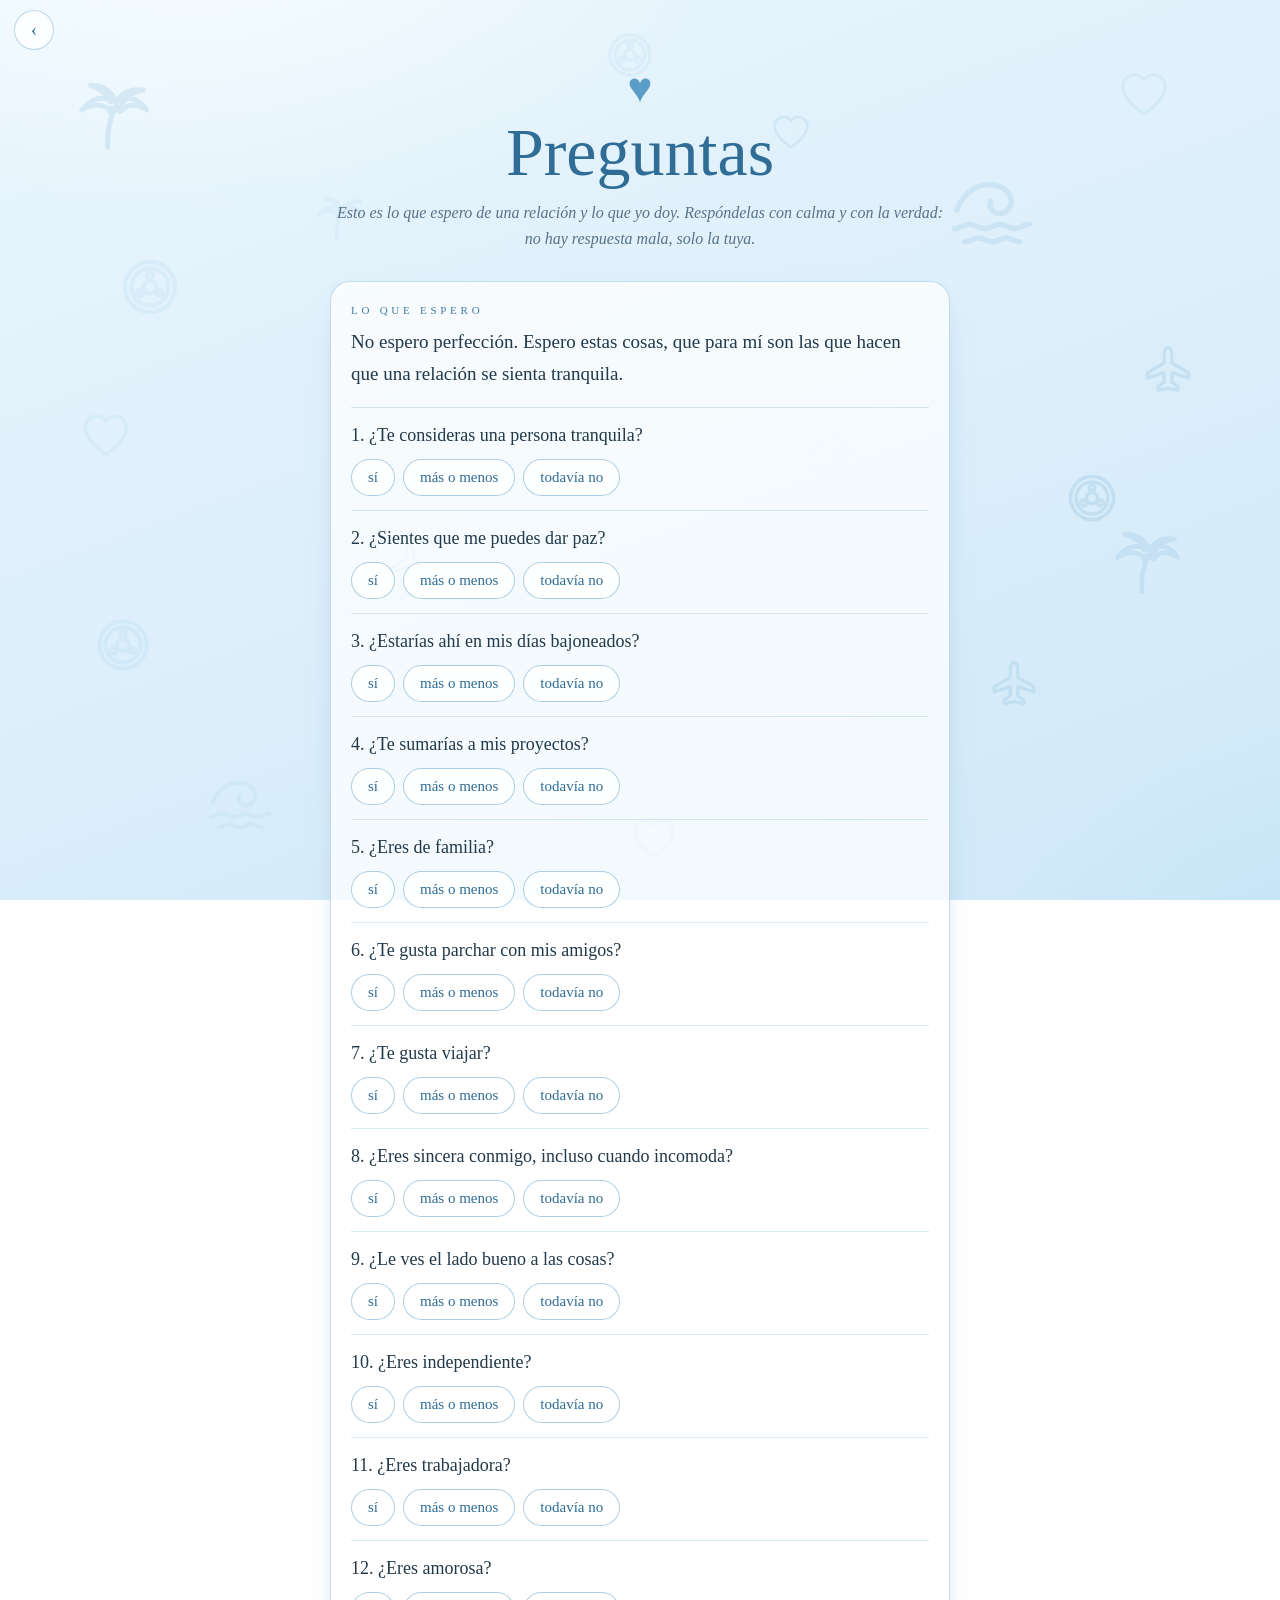
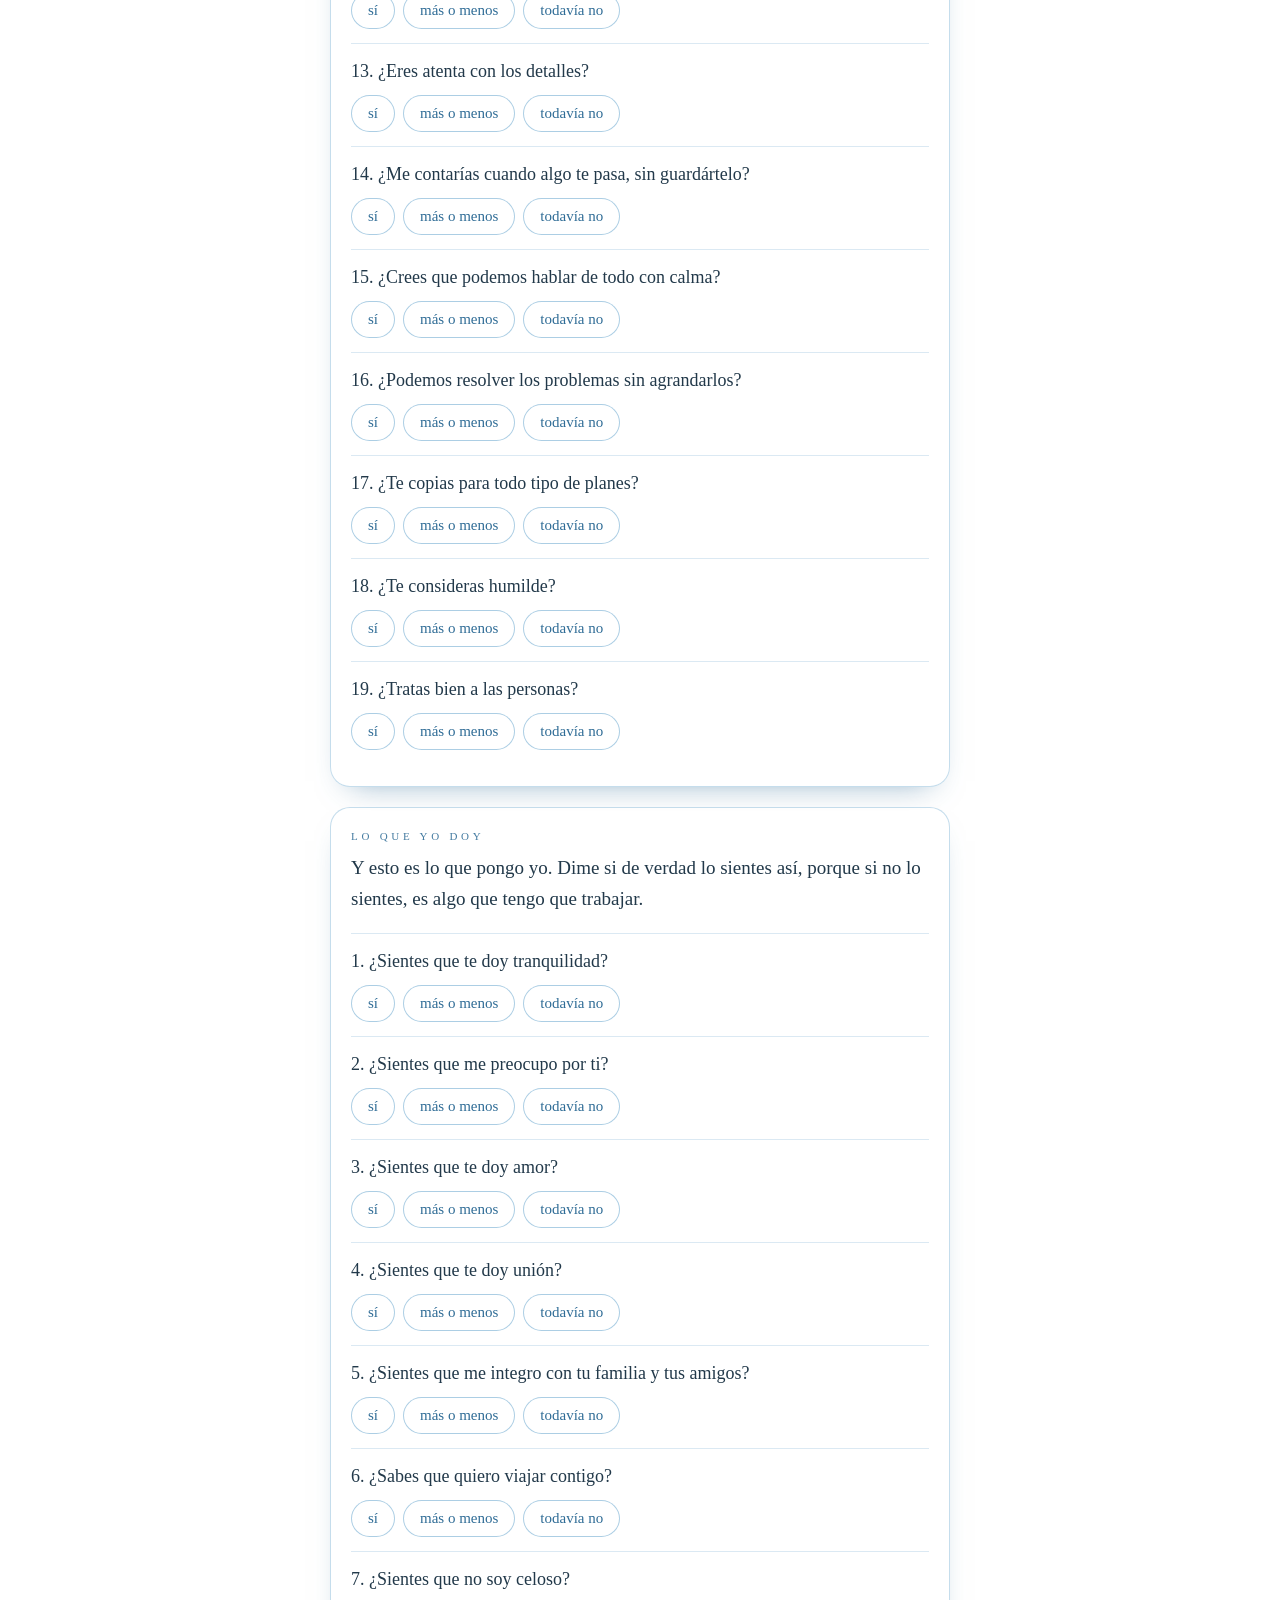
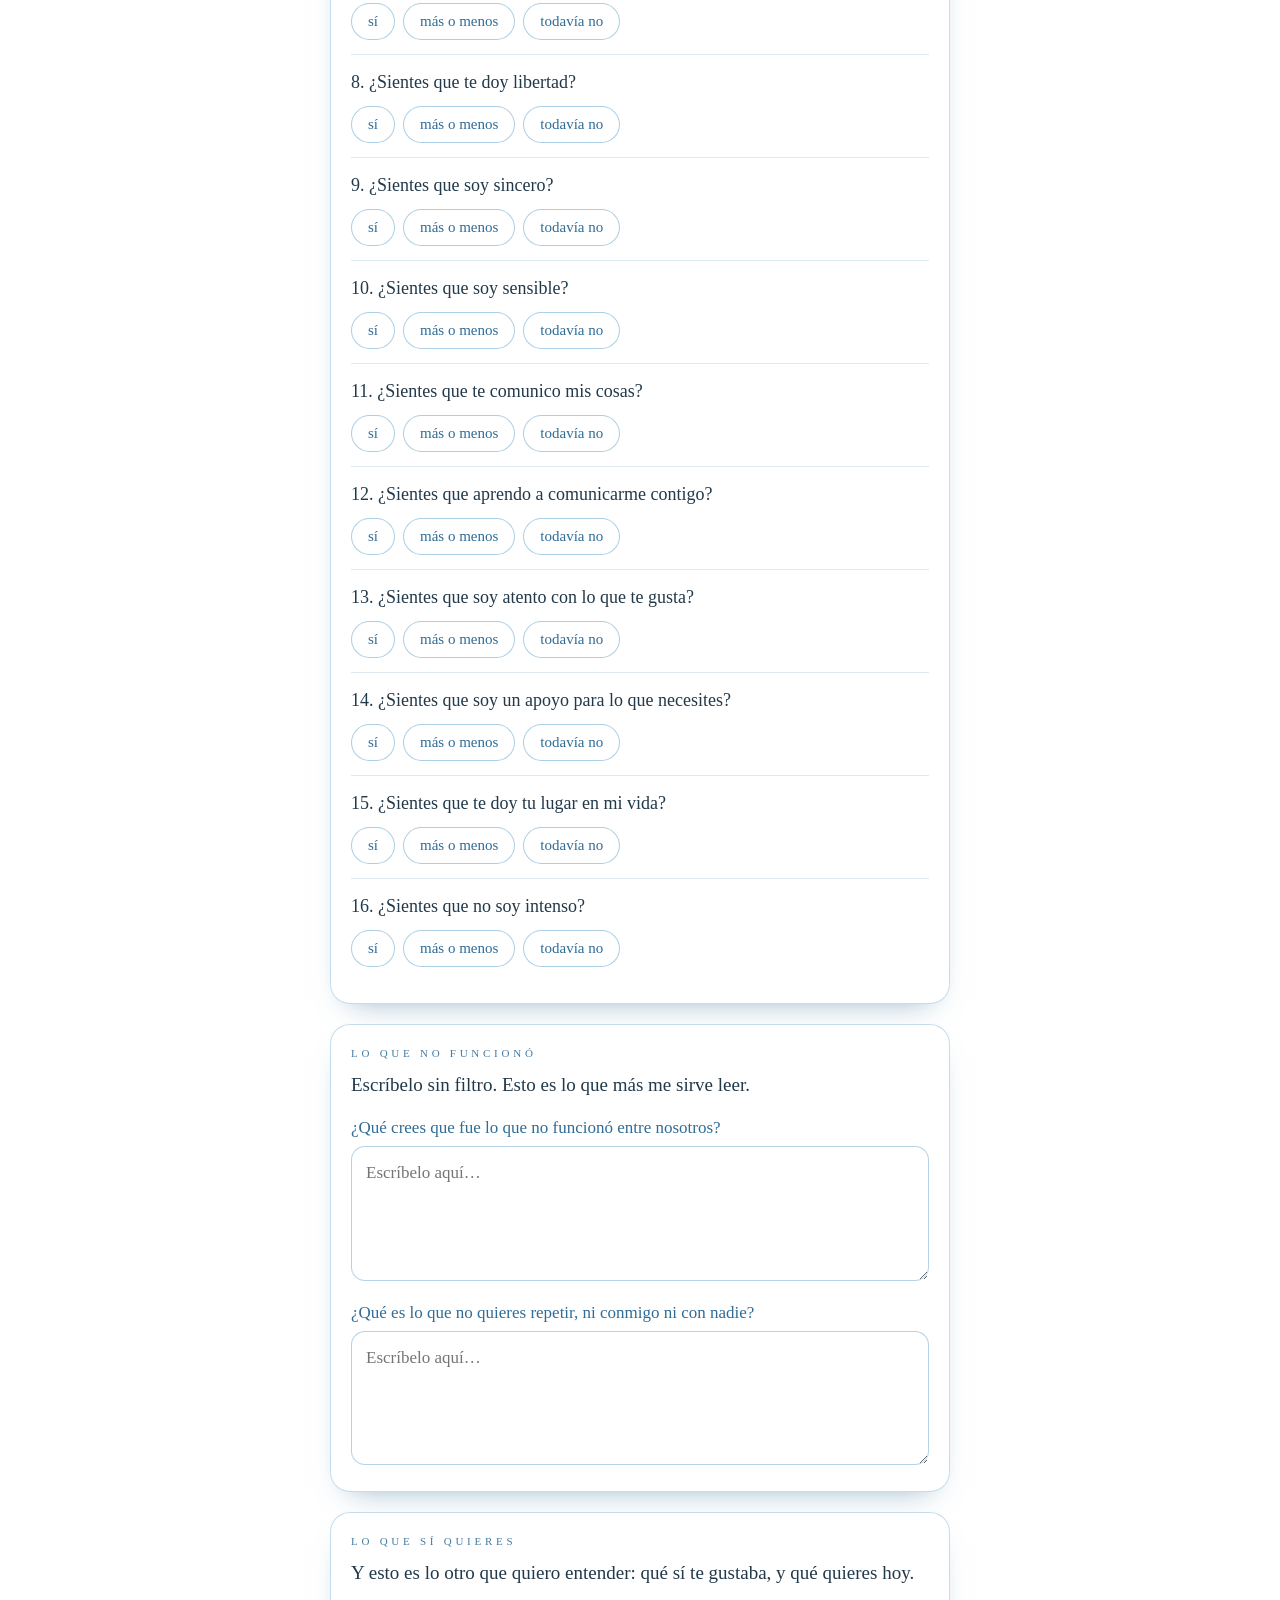
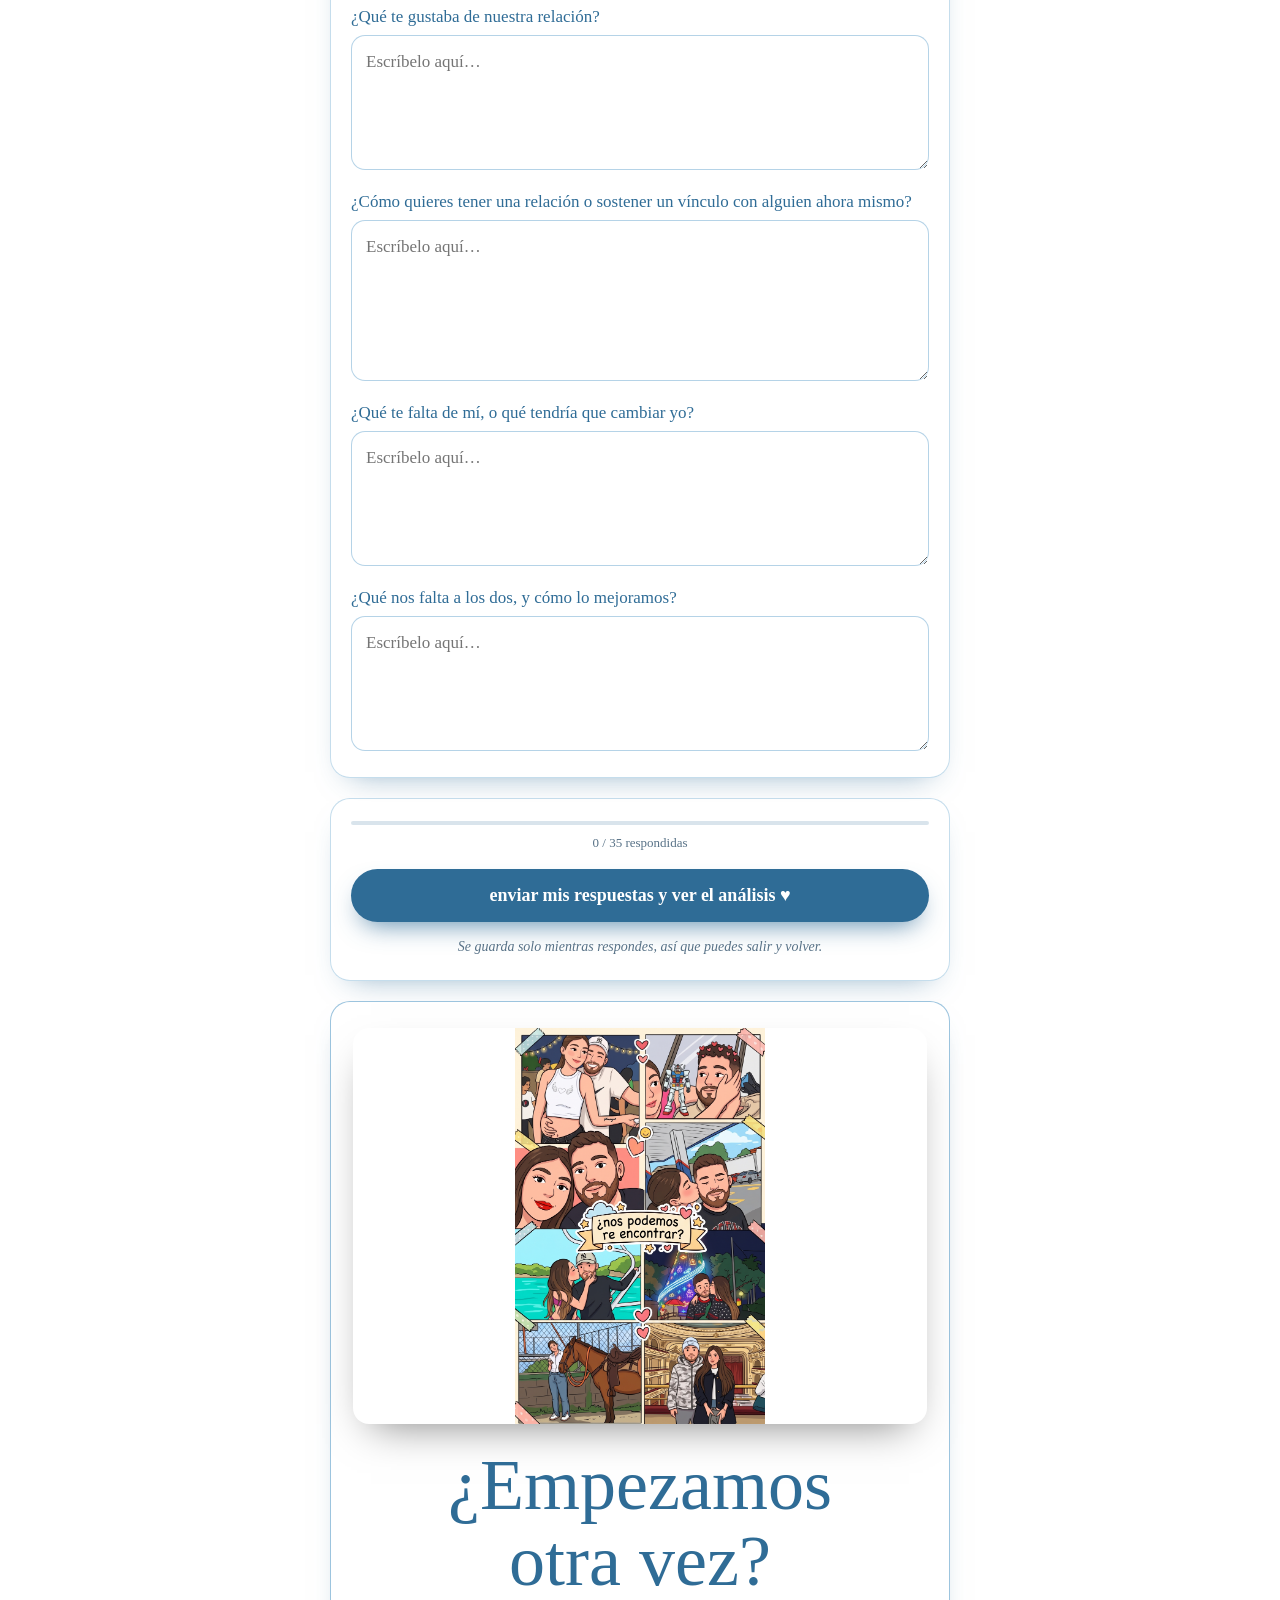
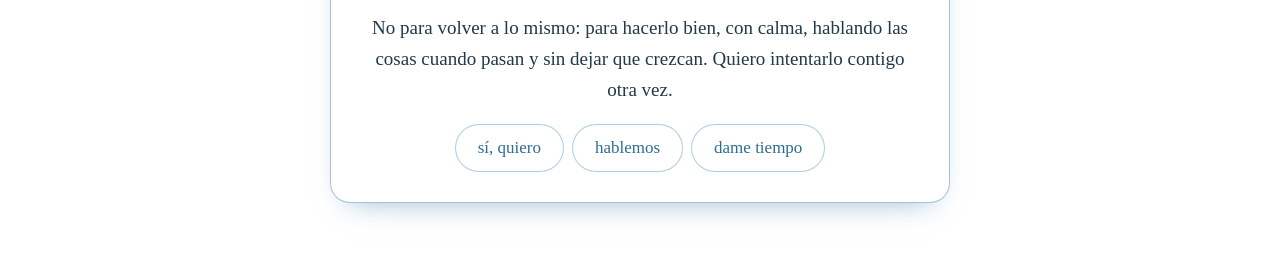
==== preguntas.html @ 34fb99e3 "Agregar página de preguntas y análisis de terapeuta, incluyendo estilos y scripts correspondientes" ====
<!doctype html>
<html lang="es">
  <head>
    <meta charset="utf-8" />
    <meta
      name="viewport"
      content="width=device-width, initial-scale=1, viewport-fit=cover"
    />
    <title>Preguntas</title>
    <link rel="stylesheet" href="assets/base.css" />
    <link rel="stylesheet" href="assets/preguntas.css" />
  </head>
  <body>
    <div class="bg" id="bg"></div>

    <main class="pg">
      <a class="back" href="index.html" aria-label="Volver a las cartas">‹</a>

      <div class="pg-in">
        <header class="head">
          <div class="heart">♥</div>
          <h1>Preguntas</h1>
          <p class="sub">
            Esto es lo que espero de una relación y lo que yo doy. Respóndelas
            con calma y con la verdad: no hay respuesta mala, solo la tuya.
          </p>
        </header>

        <section class="sec">
          <div class="eyebrow">Lo que espero</div>
          <p class="lead">
            No espero perfección. Espero estas cosas, que para mí son las que
            hacen que una relación se sienta tranquila.
          </p>
          <div id="qEspero"></div>
        </section>

        <section class="sec">
          <div class="eyebrow">Lo que yo doy</div>
          <p class="lead">
            Y esto es lo que pongo yo. Dime si de verdad lo sientes así, porque
            si no lo sientes, es algo que tengo que trabajar.
          </p>
          <div id="qDoy"></div>
        </section>

        <section class="sec">
          <div class="eyebrow">Lo que no funcionó</div>
          <p class="lead">
            Escríbelo sin filtro. Esto es lo que más me sirve leer.
          </p>

          <label class="ln" for="noFunciono">
            ¿Qué crees que fue lo que no funcionó entre nosotros?
          </label>
          <textarea
            id="noFunciono"
            rows="4"
            placeholder="Escríbelo aquí…"
          ></textarea>

          <label class="ln" for="noRepetir">
            ¿Qué es lo que no quieres repetir, ni conmigo ni con nadie?
          </label>
          <textarea
            id="noRepetir"
            rows="4"
            placeholder="Escríbelo aquí…"
          ></textarea>
        </section>

        <section class="sec">
          <div class="eyebrow">Lo que sí quieres</div>
          <p class="lead">
            Y esto es lo otro que quiero entender: qué sí te gustaba, y qué
            quieres hoy.
          </p>

          <label class="ln" for="leGustaba">
            ¿Qué te gustaba de nuestra relación?
          </label>
          <textarea
            id="leGustaba"
            rows="4"
            placeholder="Escríbelo aquí…"
          ></textarea>

          <label class="ln" for="comoQuiere">
            ¿Cómo quieres tener una relación o sostener un vínculo con alguien
            ahora mismo?
          </label>
          <textarea
            id="comoQuiere"
            rows="5"
            placeholder="Escríbelo aquí…"
          ></textarea>

          <label class="ln" for="faltaMi">
            ¿Qué te falta de mí, o qué tendría que cambiar yo?
          </label>
          <textarea
            id="faltaMi"
            rows="4"
            placeholder="Escríbelo aquí…"
          ></textarea>

          <label class="ln" for="faltaNos">
            ¿Qué nos falta a los dos, y cómo lo mejoramos?
          </label>
          <textarea
            id="faltaNos"
            rows="4"
            placeholder="Escríbelo aquí…"
          ></textarea>
        </section>

        <section class="sec end">
          <div class="progress"><i id="pfill"></i></div>
          <div class="cnt" id="cnt"></div>
          <button class="send" id="send" type="button">
            enviar mis respuestas y ver el análisis ♥
          </button>
          <p class="soft" id="sendMsg">
            Se guarda solo mientras respondes, así que puedes salir y volver.
          </p>
        </section>

        <section class="sec analisis" id="analisis" hidden>
          <div class="eyebrow">Análisis de un terapeuta de pareja</div>
          <p class="lead">
            Esto lo escribió un especialista leyendo todas tus respuestas. No
            decide nada por nosotros: solo nos dice qué ve.
          </p>
          <div id="analisisTxt"></div>
        </section>

        <section class="sec invite" id="invita">
          <img
            class="photo"
            src="assets/kata.jpeg"
            alt="Fotos de los dos"
            loading="lazy"
          />
          <h2>¿Empezamos<br />otra vez?</h2>
          <p class="lead">
            No para volver a lo mismo: para hacerlo bien, con calma, hablando
            las cosas cuando pasan y sin dejar que crezcan. Quiero intentarlo
            contigo otra vez.
          </p>
          <div class="ops big">
            <button type="button" class="op" data-v="sí, quiero">
              sí, quiero
            </button>
            <button type="button" class="op" data-v="hablemos">hablemos</button>
            <button type="button" class="op" data-v="dame tiempo">
              dame tiempo
            </button>
          </div>
        </section>
      </div>
    </main>

    <script src="assets/notify.js"></script>
    <script src="assets/background.js"></script>
    <script src="assets/preguntas.js"></script>
  </body>
</html>
---- assets/base.css ----
:root {
  /* paleta azul baby (los nombres --rose/--gold se conservan como
     "acento" y "acento claro") */
  --paper: #f2fafe;
  --paper-2: #dff0fb;
  --ink: #22394a;
  --ink-soft: #587287;
  --rose: #5b9dc9;
  --rose-deep: #2f6c96;
  --gold: #9ecfea;
  --serif:
    "Iowan Old Style", "Palatino Linotype", Palatino, "Book Antiqua", Georgia,
    serif;
  --script: "Snell Roundhand", "Segoe Script", "Bradley Hand", cursive;
}
* {
  box-sizing: border-box;
  margin: 0;
  padding: 0;
}
html,
body {
  height: 100%;
}
body {
  font-family: var(--serif);
  color: var(--ink);
  background:
    radial-gradient(900px 500px at 15% -10%, #f7fdff 0%, transparent 60%),
    radial-gradient(800px 600px at 110% 115%, #bfe3f6 0%, transparent 55%),
    linear-gradient(160deg, #eaf6fd, #cfe8f8);
  background-attachment: fixed;
  -webkit-font-smoothing: antialiased;
}

/* fondo animado */
.bg {
  position: fixed;
  inset: 0;
  z-index: 0;
  overflow: hidden;
  pointer-events: none;
}
.ic {
  position: absolute;
  color: var(--rose);
  animation: drift 18s ease-in-out infinite;
}
.ic.g {
  color: var(--gold);
}
.ic svg {
  width: 100%;
  height: 100%;
  display: block;
  fill: none;
  stroke: currentColor;
  stroke-width: 1.4;
  stroke-linecap: round;
  stroke-linejoin: round;
}
@keyframes drift {
  0%,
  100% {
    transform: translateY(0) rotate(var(--r, 0deg));
  }
  50% {
    transform: translateY(-14px) rotate(calc(var(--r, 0deg) + 4deg));
  }
}
---- assets/preguntas.css ----
.pg {
  position: relative;
  z-index: 1;
  min-height: 100%;
  padding: calc(env(safe-area-inset-top) + 64px) 22px
    calc(env(safe-area-inset-bottom) + 48px);
}
.pg-in {
  width: 100%;
  max-width: 620px;
  margin: 0 auto;
}
.back {
  position: fixed;
  top: calc(env(safe-area-inset-top) + 10px);
  left: 14px;
  z-index: 3;
  width: 40px;
  height: 40px;
  border-radius: 50%;
  display: flex;
  align-items: center;
  justify-content: center;
  text-decoration: none;
  background: rgba(255, 255, 255, 0.8);
  border: 1px solid rgba(91, 157, 201, 0.4);
  color: var(--rose-deep);
  font-size: 18px;
}

.head {
  text-align: center;
  margin-bottom: 30px;
}
.head .heart {
  font-size: 42px;
  color: var(--rose);
  animation: beat 2.4s ease-in-out infinite;
}
@keyframes beat {
  0%,
  100% {
    transform: scale(1);
  }
  12% {
    transform: scale(1.18);
  }
  24% {
    transform: scale(1);
  }
}
.head h1 {
  font-family: var(--script);
  font-size: clamp(44px, 14vw, 68px);
  color: var(--rose-deep);
  font-weight: 400;
  line-height: 1;
  margin: 6px 0 14px;
}
.sub,
.soft {
  color: var(--ink-soft);
  font-style: italic;
  font-size: 16px;
  line-height: 1.6;
}
.lead {
  font-size: 19px;
  line-height: 1.65;
  margin: 10px 0 18px;
  text-wrap: pretty;
}

.sec {
  background: rgba(255, 255, 255, 0.72);
  border: 1px solid rgba(91, 157, 201, 0.35);
  border-radius: 20px;
  padding: 22px 20px;
  margin-bottom: 20px;
  box-shadow: 0 14px 30px -20px rgba(47, 108, 150, 0.65);
}
.eyebrow {
  font-size: 11px;
  letter-spacing: 0.34em;
  text-transform: uppercase;
  color: var(--rose-deep);
  opacity: 0.9;
}

/* preguntas */
.q {
  padding: 14px 0;
  border-top: 1px solid rgba(91, 157, 201, 0.22);
}
.q-t {
  font-size: 18px;
  line-height: 1.5;
  margin-bottom: 10px;
  text-wrap: pretty;
}
.ops {
  display: flex;
  flex-wrap: wrap;
  gap: 8px;
}
.op {
  font-family: var(--serif);
  font-size: 15px;
  color: var(--rose-deep);
  background: rgba(255, 255, 255, 0.9);
  border: 1px solid rgba(91, 157, 201, 0.5);
  border-radius: 999px;
  padding: 9px 16px;
  cursor: pointer;
  transition:
    background 0.15s ease,
    color 0.15s ease,
    transform 0.15s ease;
}
.op:active {
  transform: scale(0.97);
}
.op.on {
  background: var(--rose);
  border-color: var(--rose);
  color: #fff;
  font-weight: 600;
}

/* textos libres */
.ln {
  display: block;
  font-size: 17px;
  color: var(--rose-deep);
  margin: 18px 0 8px;
}
textarea {
  width: 100%;
  font-family: var(--serif);
  font-size: 17px;
  line-height: 1.6;
  color: var(--ink);
  background: rgba(255, 255, 255, 0.9);
  border: 1px solid rgba(91, 157, 201, 0.45);
  border-radius: 14px;
  padding: 12px 14px;
  resize: vertical;
}
textarea:focus {
  outline: 2px solid var(--rose);
  outline-offset: 1px;
}

/* invitación */
.invite {
  text-align: center;
  background: rgba(255, 255, 255, 0.85);
  border-color: rgba(91, 157, 201, 0.6);
  padding: 26px 22px 30px;
}
.invite .photo {
  width: 100%;
  max-height: 44vh;
  object-fit: contain;
  border-radius: 16px;
  box-shadow: 0 18px 40px -18px rgba(0, 0, 0, 0.5);
}
.invite h2 {
  font-family: var(--script);
  font-size: clamp(44px, 14vw, 72px);
  color: var(--rose-deep);
  font-weight: 400;
  line-height: 1.05;
  margin: 20px 0 12px;
}
.ops.big {
  justify-content: center;
  margin-top: 18px;
}
.ops.big .op {
  font-size: 17px;
  padding: 13px 22px;
}

/* cierre */
.end {
  text-align: center;
}
.progress {
  height: 4px;
  border-radius: 99px;
  background: rgba(47, 108, 150, 0.18);
  overflow: hidden;
}
.progress i {
  display: block;
  height: 100%;
  width: 0;
  background: linear-gradient(90deg, var(--rose), var(--gold));
  border-radius: 99px;
  transition: width 0.4s ease;
}
.cnt {
  font-size: 13px;
  color: var(--ink-soft);
  font-variant-numeric: tabular-nums;
  margin: 10px 0 18px;
}
.send {
  font-family: var(--serif);
  font-size: 18px;
  font-weight: 600;
  color: #fff;
  background: var(--rose-deep);
  border: 0;
  border-radius: 999px;
  padding: 16px 24px;
  width: 100%;
  cursor: pointer;
  box-shadow: 0 12px 26px -10px rgba(47, 108, 150, 0.8);
}
.send:active {
  transform: scale(0.98);
}
.send:disabled {
  opacity: 0.6;
  cursor: default;
}
.end .soft {
  margin-top: 14px;
  font-size: 14px;
}

/* análisis del terapeuta */
.analisis h3 {
  font-family: var(--serif);
  font-size: 19px;
  color: var(--rose-deep);
  margin: 20px 0 8px;
}
.analisis p {
  font-size: 18px;
  line-height: 1.7;
  margin-bottom: 10px;
  text-wrap: pretty;
}
.analisis p.bullet {
  padding-left: 18px;
  position: relative;
}
.analisis p.bullet::before {
  content: "♥";
  position: absolute;
  left: 0;
  color: var(--rose);
  font-size: 13px;
  top: 4px;
}
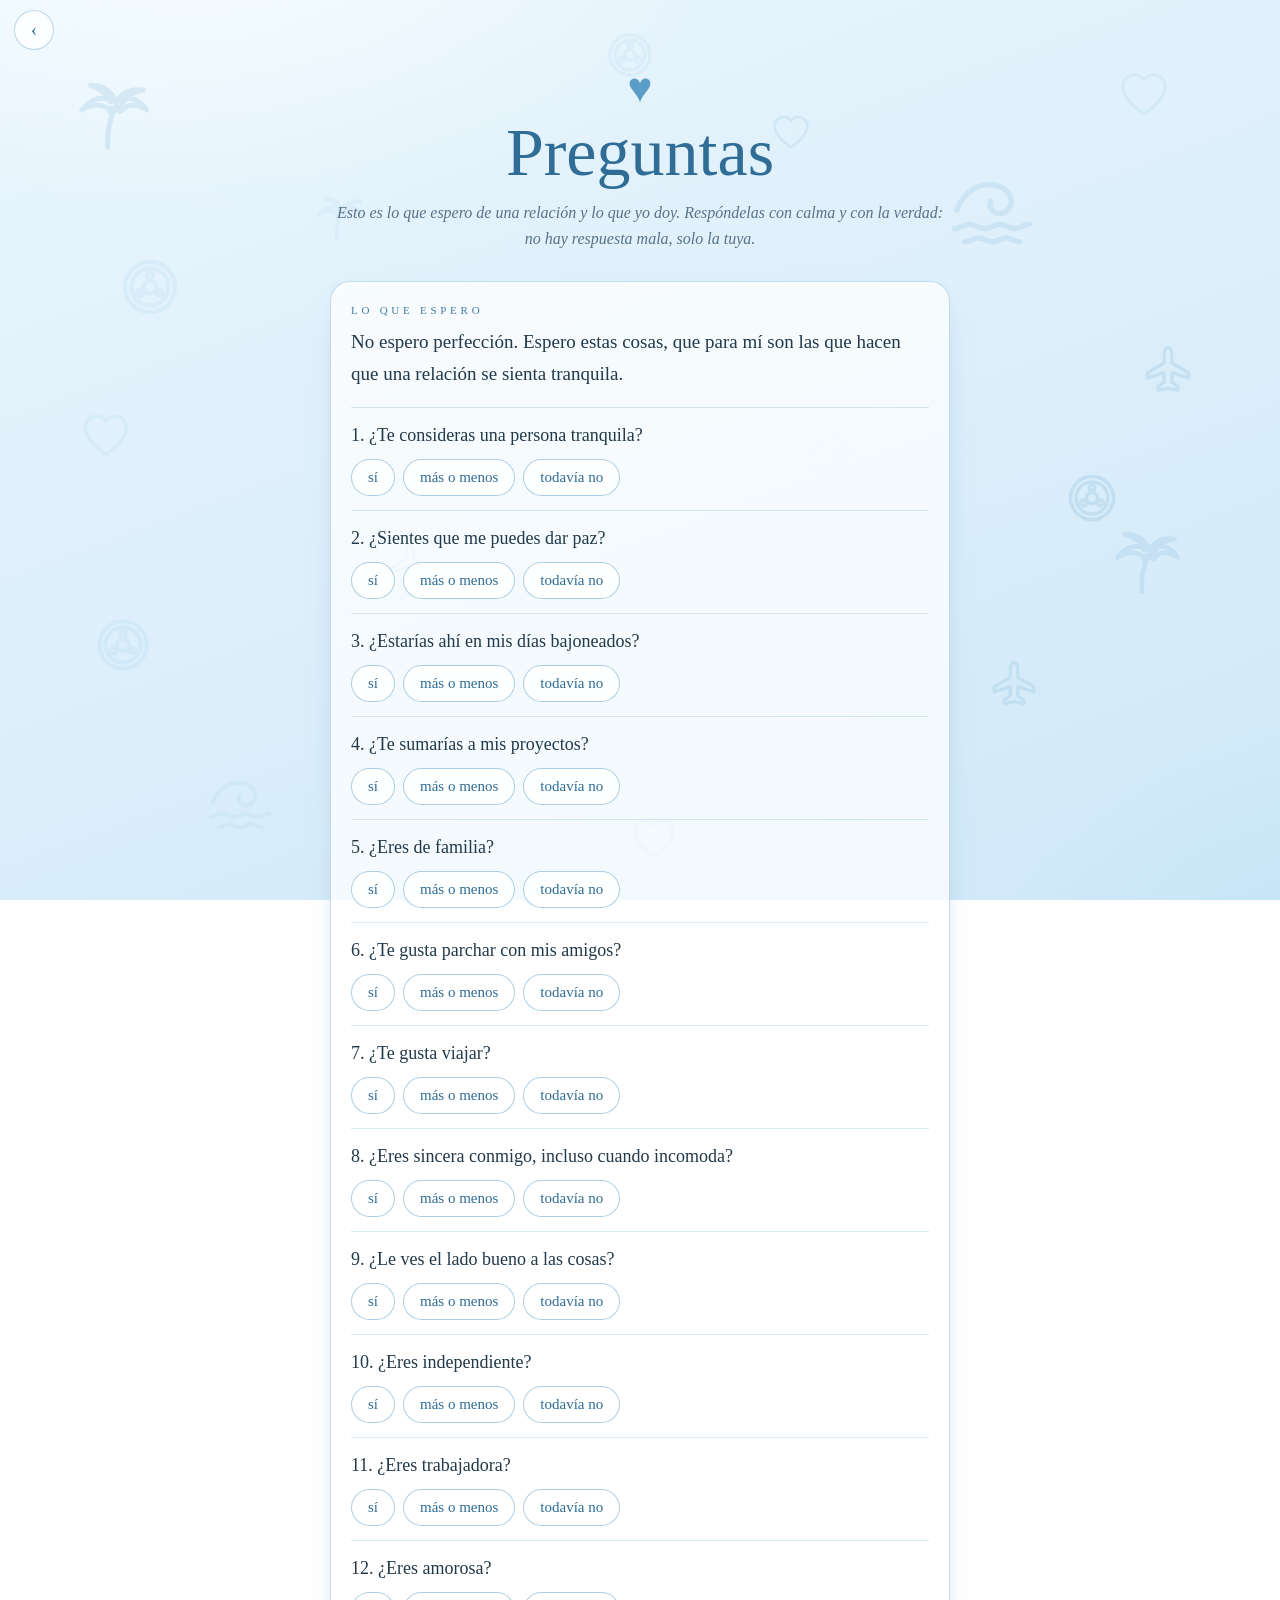
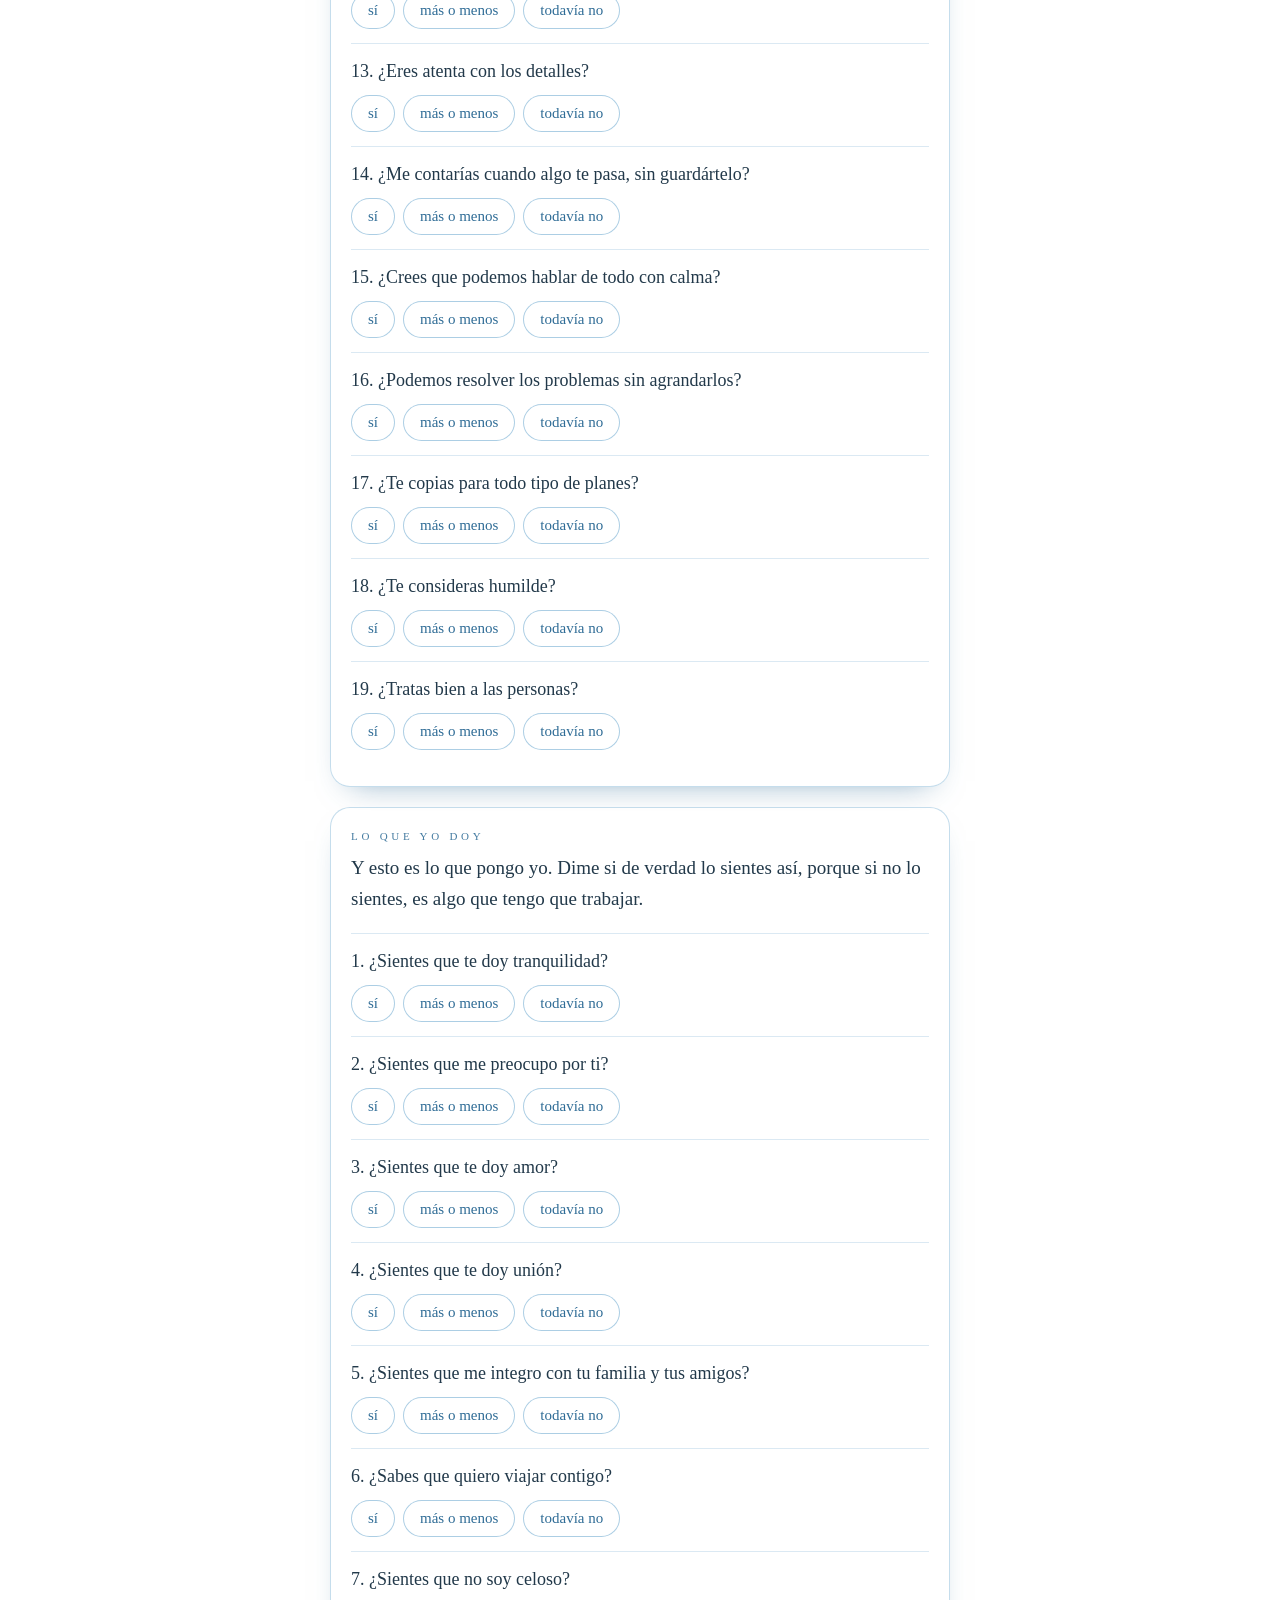
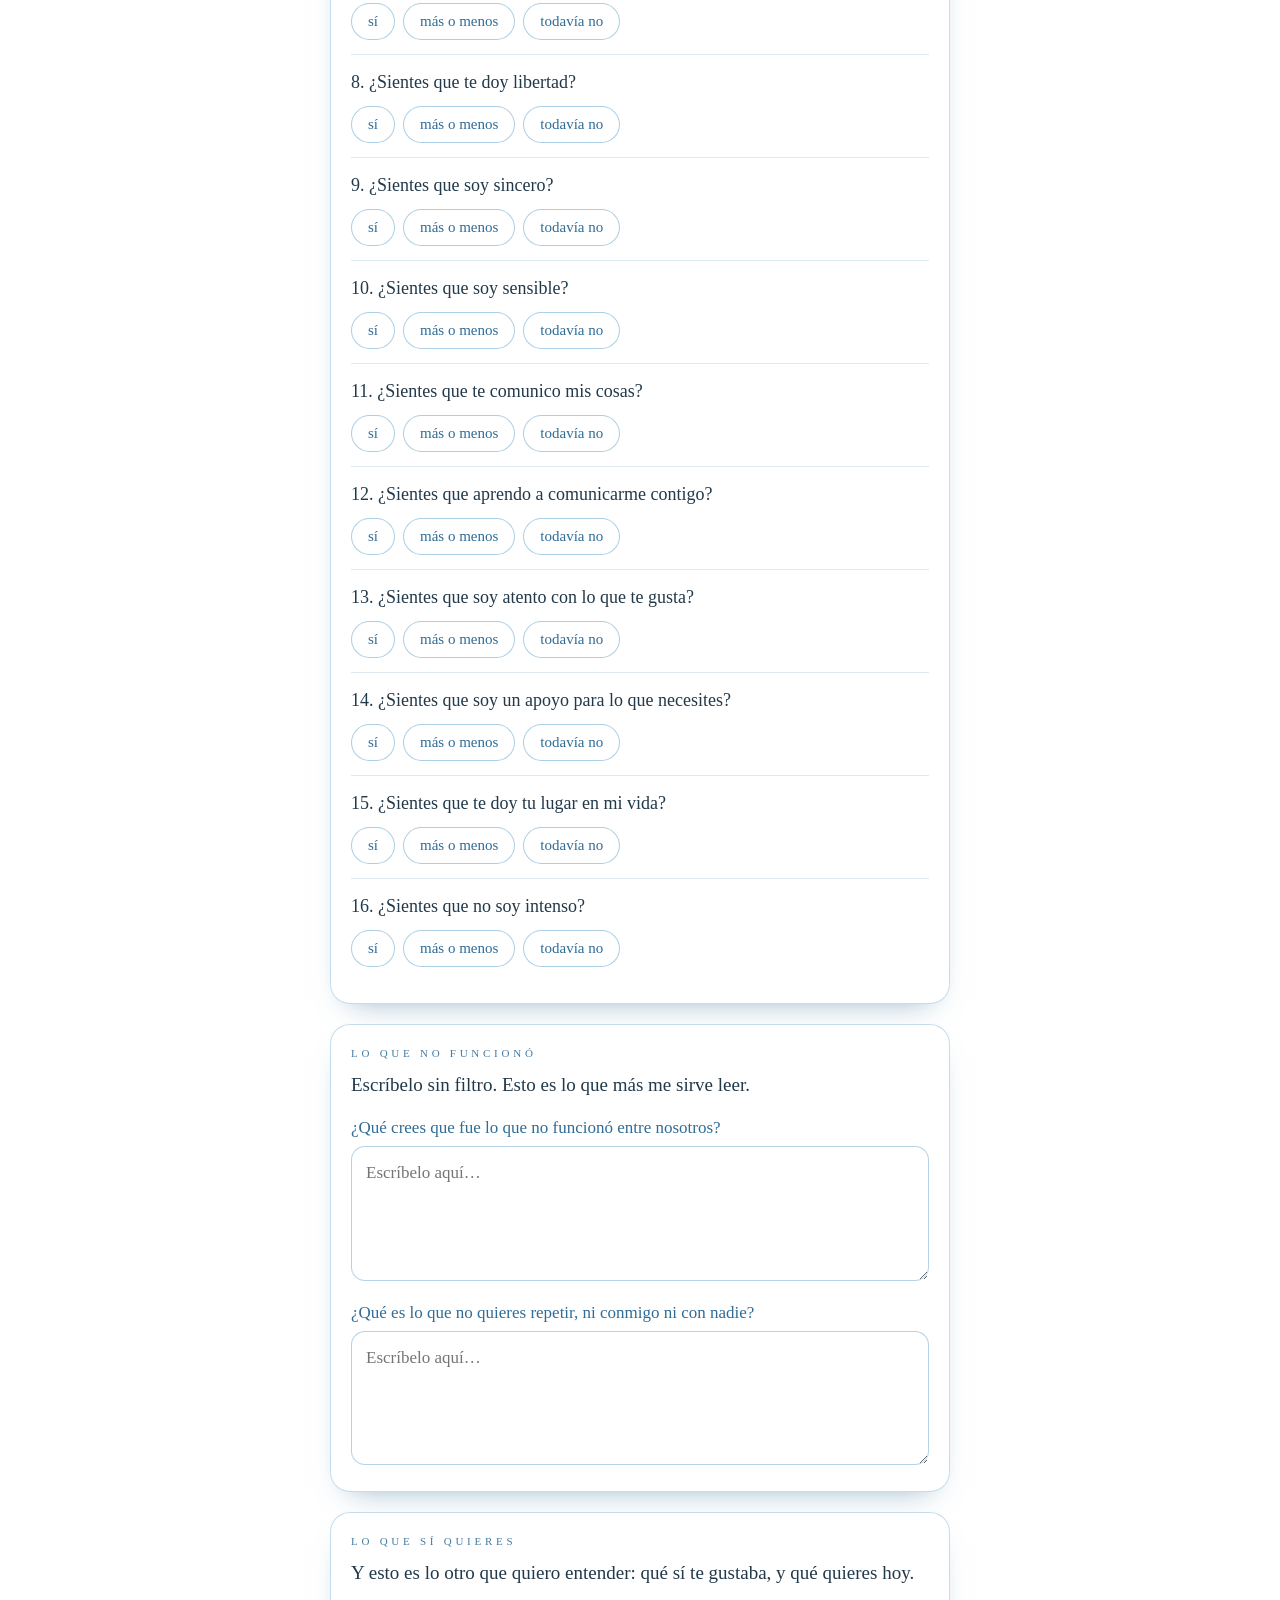
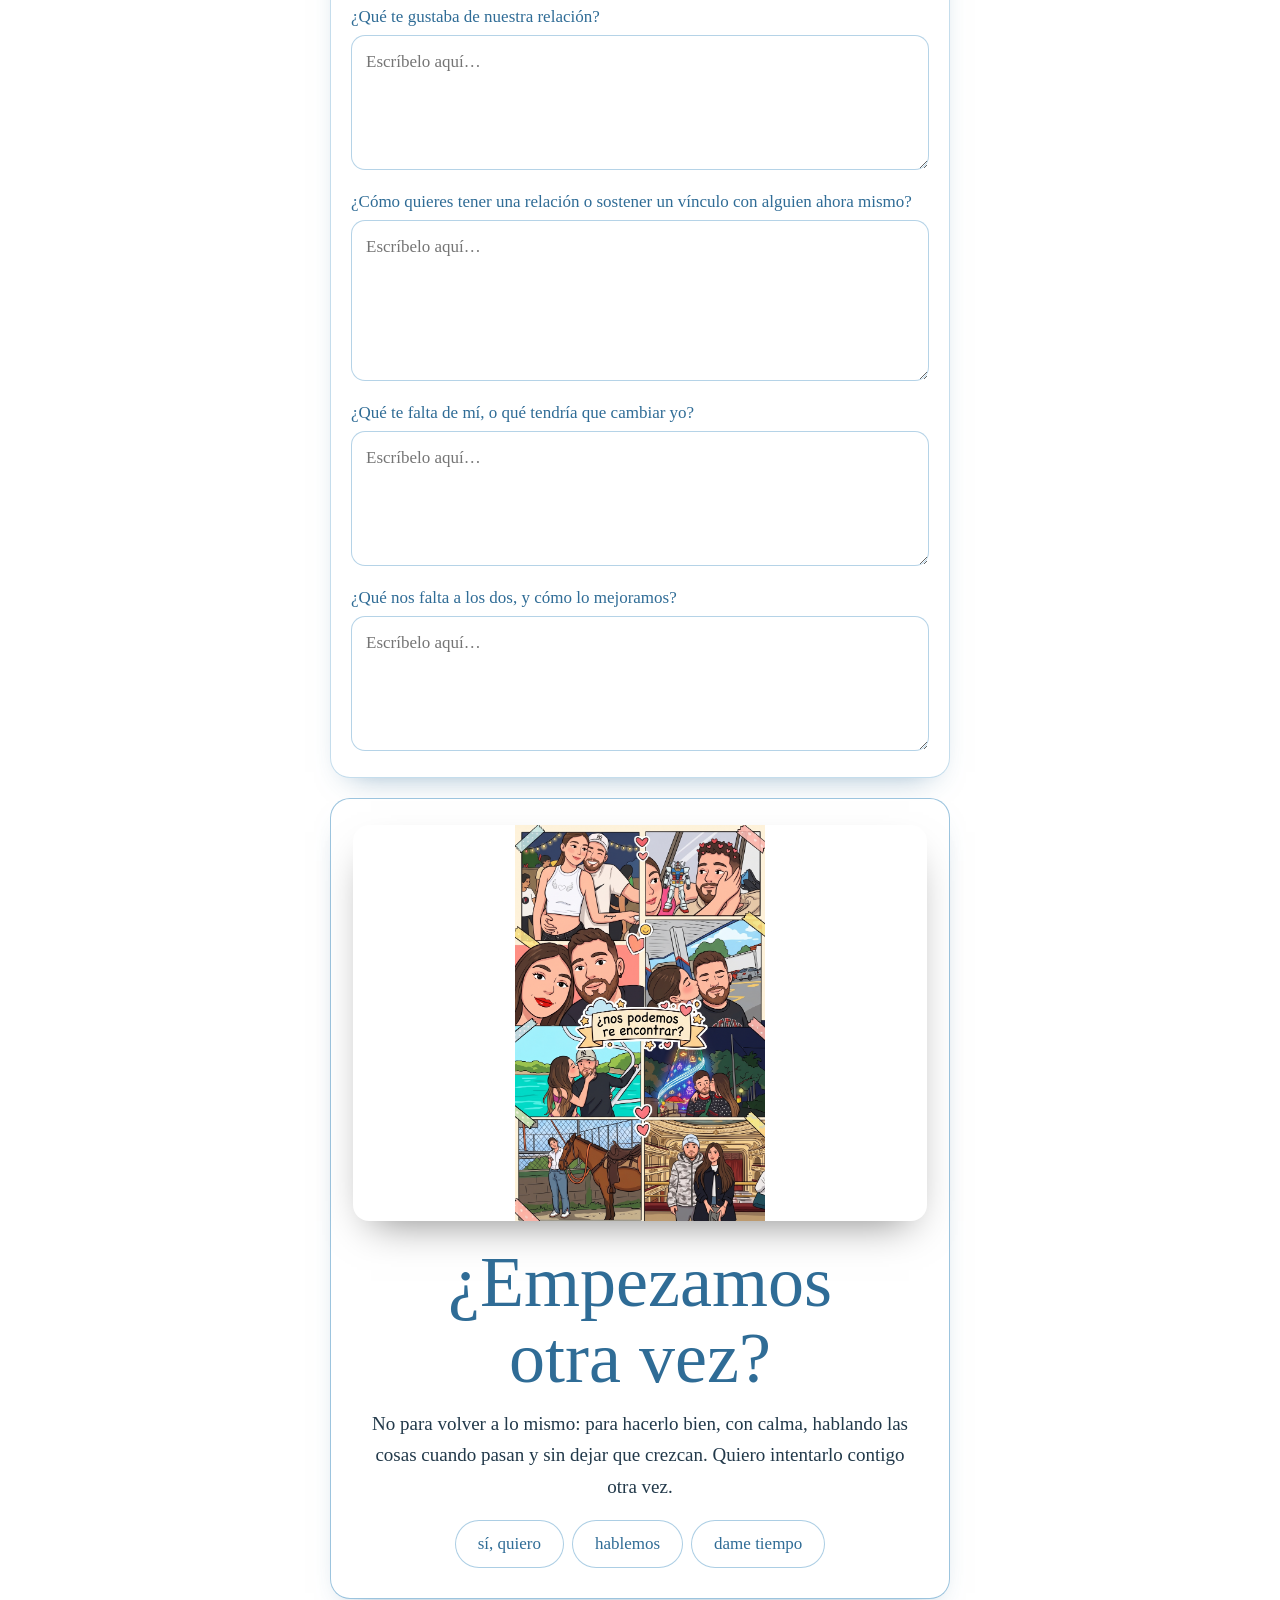
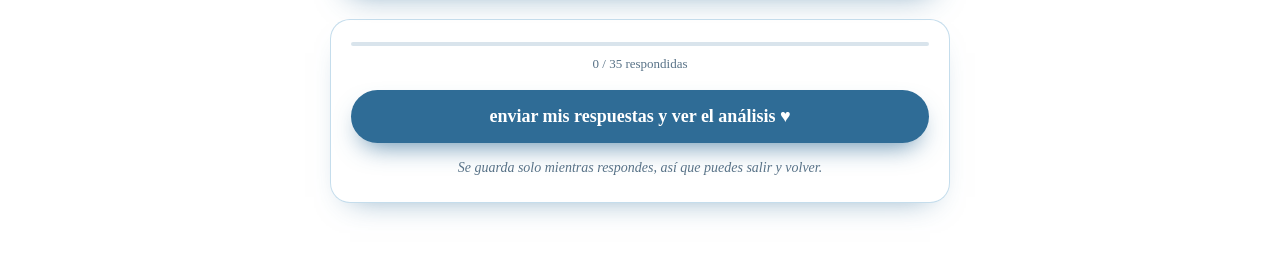
==== commit 0a690c60: "Actualizar análisis del terapeuta y mejorar la sección de preguntas en el HTML" ====
--- a/preguntas.html
+++ b/preguntas.html
@@ -114,26 +114,6 @@
           ></textarea>
         </section>
 
-        <section class="sec end">
-          <div class="progress"><i id="pfill"></i></div>
-          <div class="cnt" id="cnt"></div>
-          <button class="send" id="send" type="button">
-            enviar mis respuestas y ver el análisis ♥
-          </button>
-          <p class="soft" id="sendMsg">
-            Se guarda solo mientras respondes, así que puedes salir y volver.
-          </p>
-        </section>
-
-        <section class="sec analisis" id="analisis" hidden>
-          <div class="eyebrow">Análisis de un terapeuta de pareja</div>
-          <p class="lead">
-            Esto lo escribió un especialista leyendo todas tus respuestas. No
-            decide nada por nosotros: solo nos dice qué ve.
-          </p>
-          <div id="analisisTxt"></div>
-        </section>
-
         <section class="sec invite" id="invita">
           <img
             class="photo"
@@ -157,6 +137,26 @@
             </button>
           </div>
         </section>
+
+        <section class="sec end">
+          <div class="progress"><i id="pfill"></i></div>
+          <div class="cnt" id="cnt"></div>
+          <button class="send" id="send" type="button">
+            enviar mis respuestas y ver el análisis ♥
+          </button>
+          <p class="soft" id="sendMsg">
+            Se guarda solo mientras respondes, así que puedes salir y volver.
+          </p>
+        </section>
+
+        <section class="sec analisis" id="analisis" hidden>
+          <div class="eyebrow">Análisis de un terapeuta de pareja</div>
+          <p class="lead">
+            Esto lo escribió un especialista leyendo todas tus respuestas: no un
+            veredicto, sino el camino concreto para volver a estar bien.
+          </p>
+          <div id="analisisTxt"></div>
+        </section>
       </div>
     </main>
 
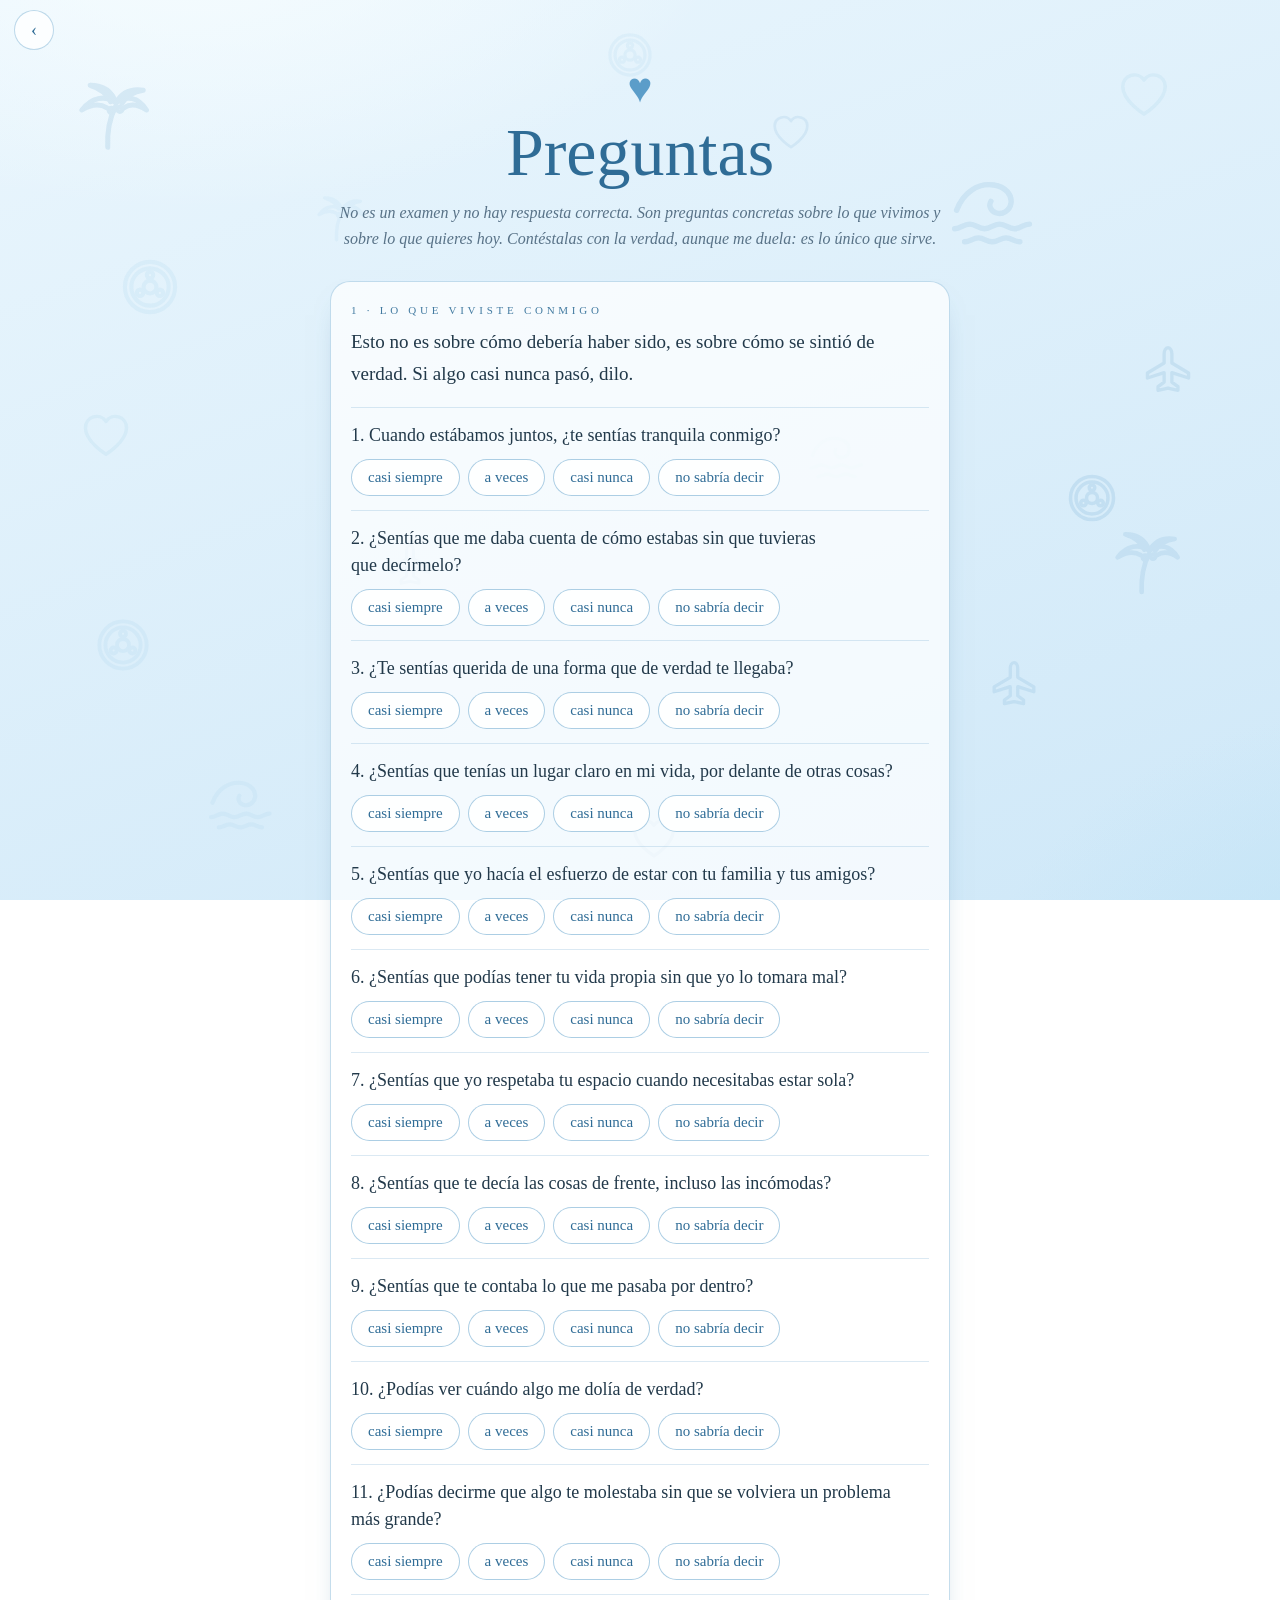
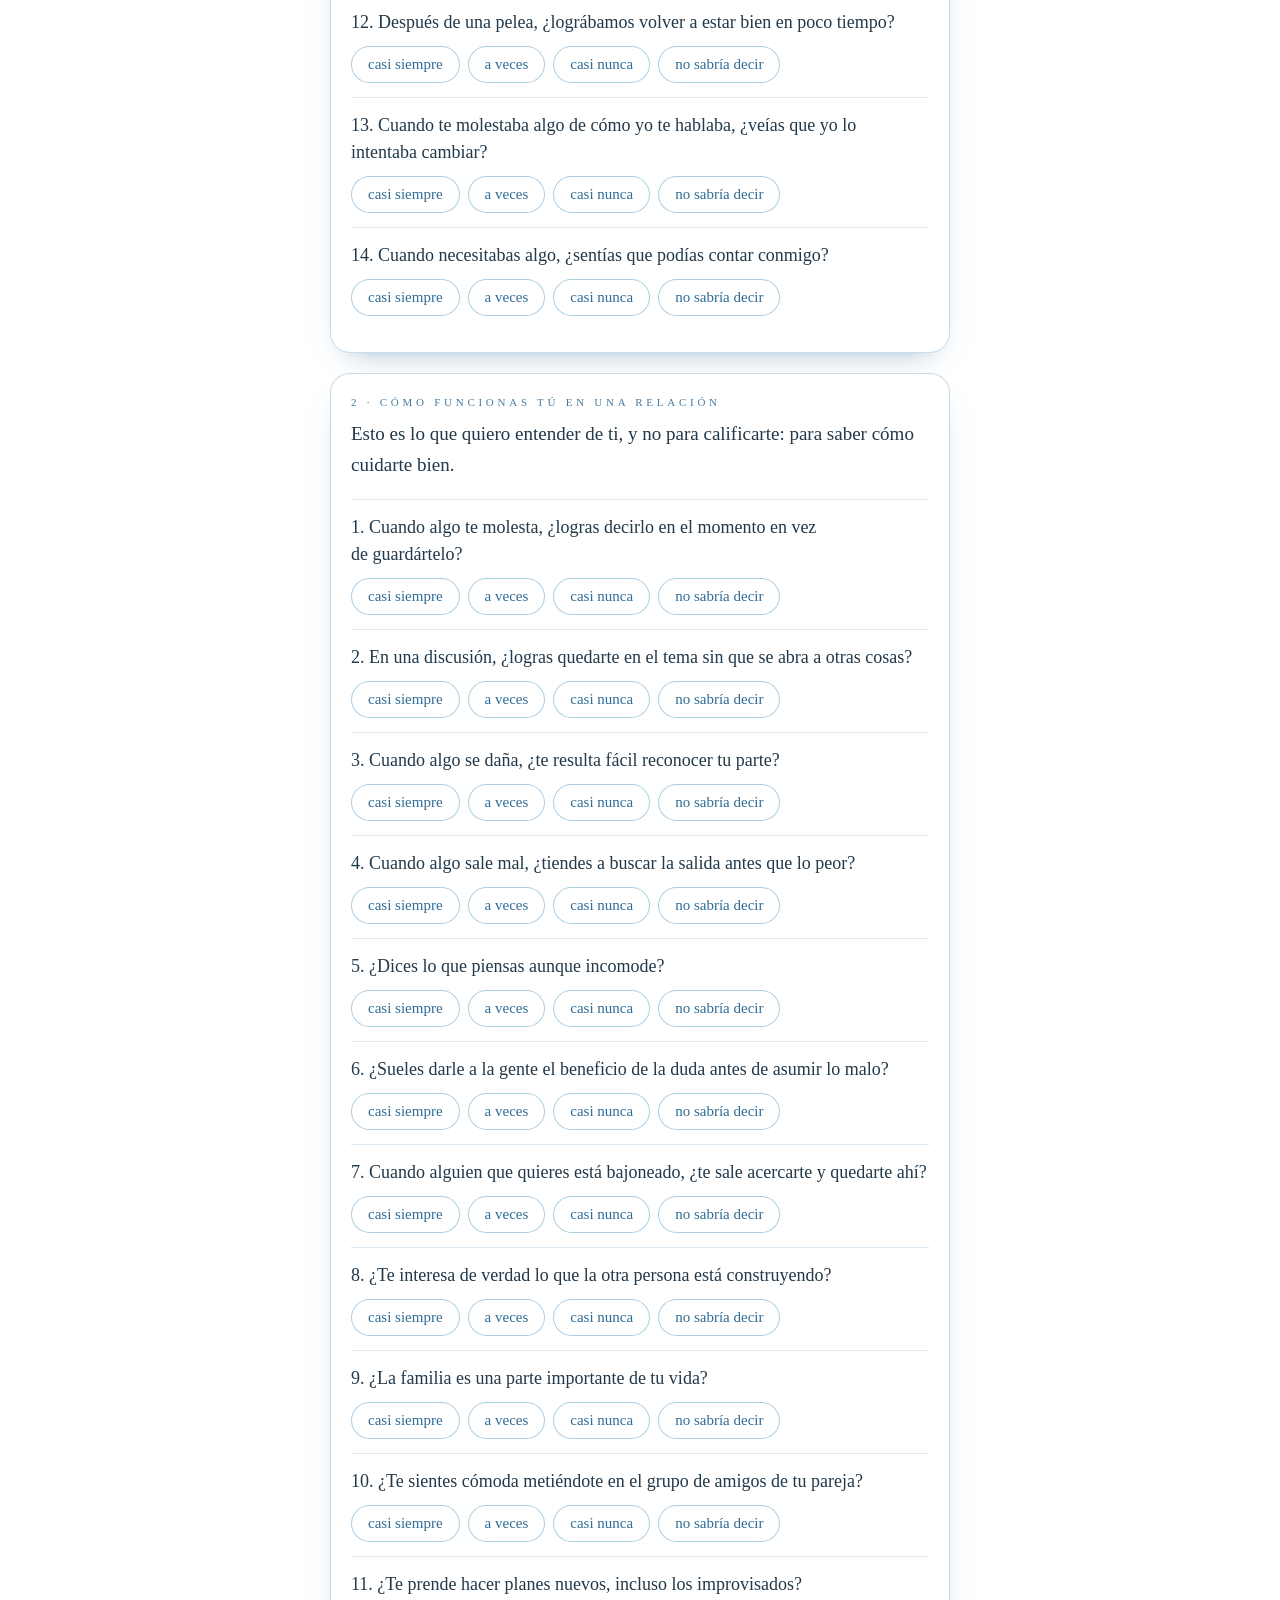
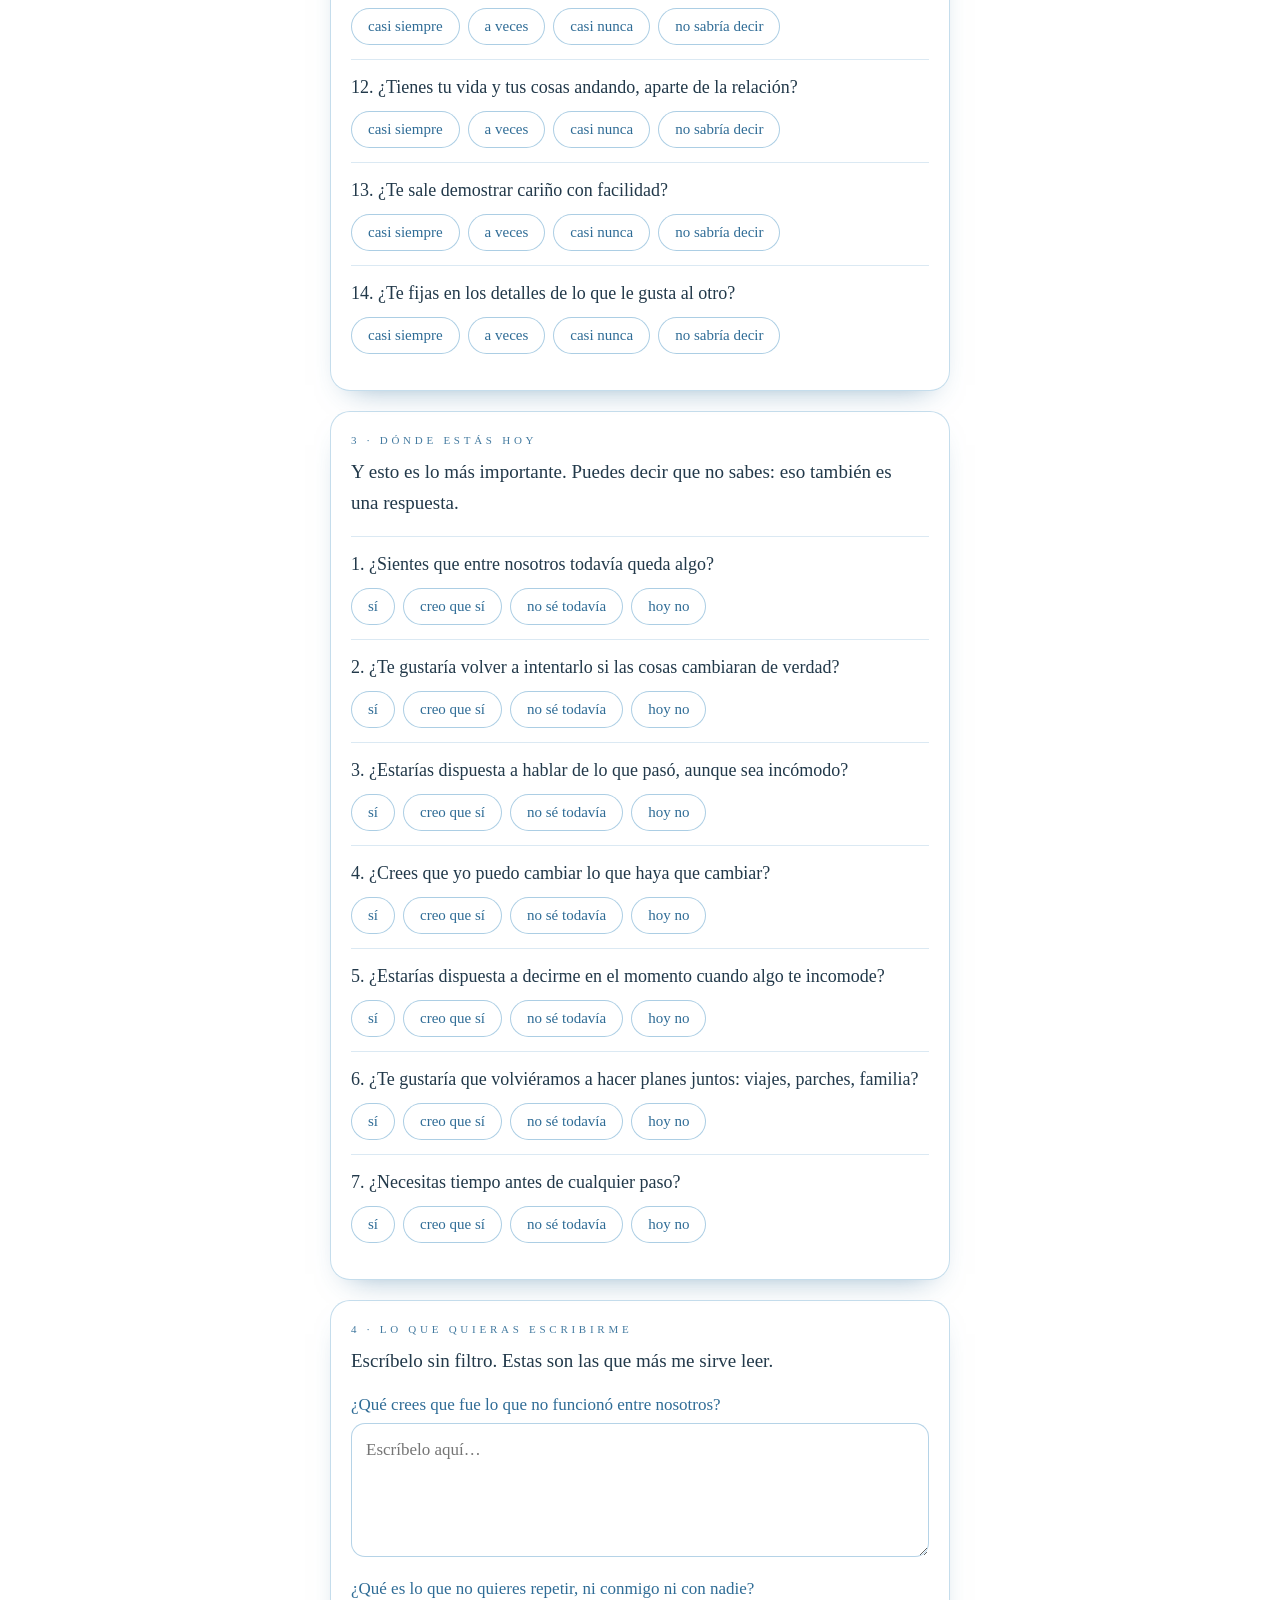
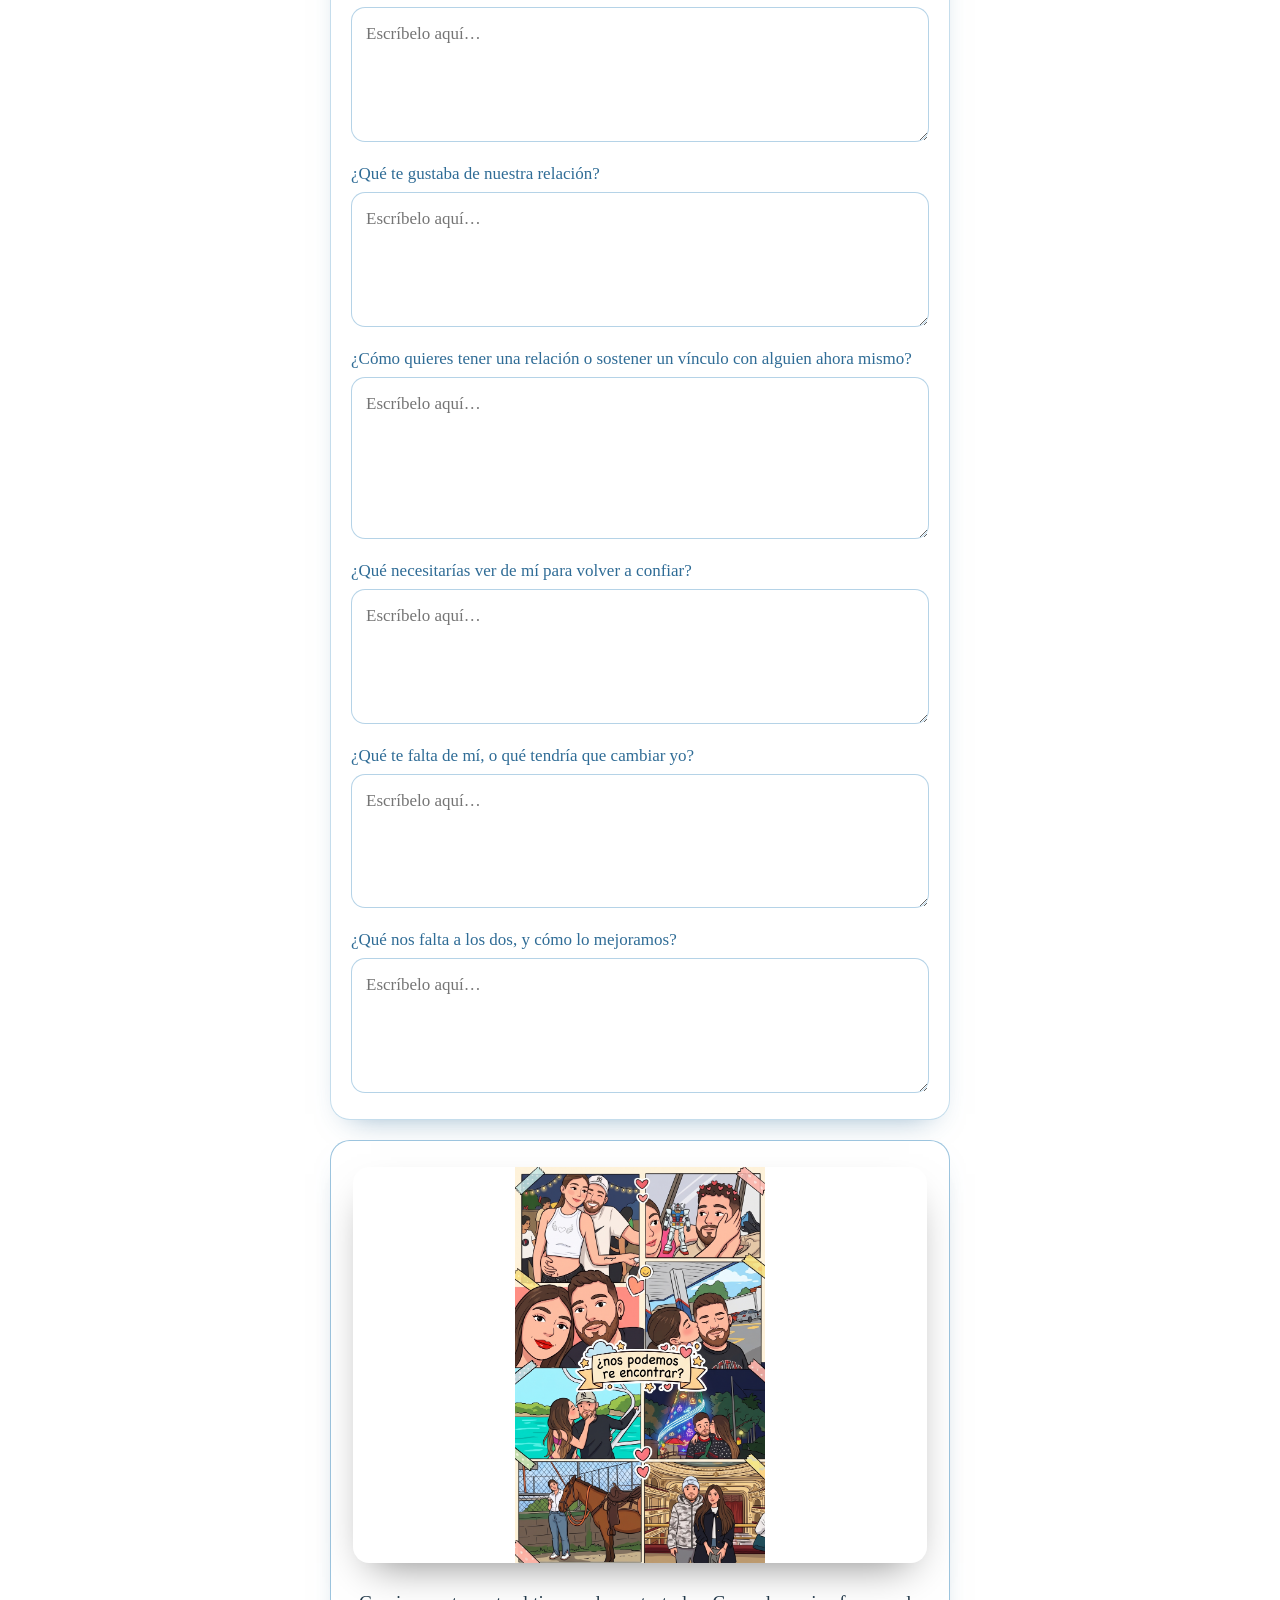
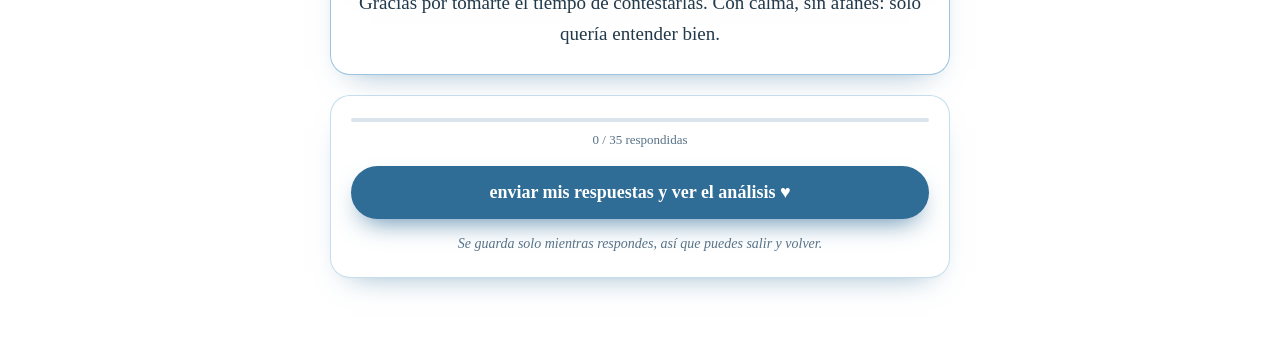
==== commit c5e53899: "agregar preguntas y agente" ====
--- a/preguntas.html
+++ b/preguntas.html
@@ -21,33 +21,43 @@
           <div class="heart">♥</div>
           <h1>Preguntas</h1>
           <p class="sub">
-            Esto es lo que espero de una relación y lo que yo doy. Respóndelas
-            con calma y con la verdad: no hay respuesta mala, solo la tuya.
+            No es un examen y no hay respuesta correcta. Son preguntas concretas
+            sobre lo que vivimos y sobre lo que quieres hoy. Contéstalas con la
+            verdad, aunque me duela: es lo único que sirve.
           </p>
         </header>
 
         <section class="sec">
-          <div class="eyebrow">Lo que espero</div>
+          <div class="eyebrow">1 · Lo que viviste conmigo</div>
           <p class="lead">
-            No espero perfección. Espero estas cosas, que para mí son las que
-            hacen que una relación se sienta tranquila.
+            Esto no es sobre cómo debería haber sido, es sobre cómo se sintió de
+            verdad. Si algo casi nunca pasó, dilo.
           </p>
-          <div id="qEspero"></div>
+          <div id="qViviste"></div>
         </section>
 
         <section class="sec">
-          <div class="eyebrow">Lo que yo doy</div>
+          <div class="eyebrow">2 · Cómo funcionas tú en una relación</div>
           <p class="lead">
-            Y esto es lo que pongo yo. Dime si de verdad lo sientes así, porque
-            si no lo sientes, es algo que tengo que trabajar.
+            Esto es lo que quiero entender de ti, y no para calificarte: para
+            saber cómo cuidarte bien.
           </p>
-          <div id="qDoy"></div>
+          <div id="qTu"></div>
         </section>
 
         <section class="sec">
-          <div class="eyebrow">Lo que no funcionó</div>
+          <div class="eyebrow">3 · Dónde estás hoy</div>
           <p class="lead">
-            Escríbelo sin filtro. Esto es lo que más me sirve leer.
+            Y esto es lo más importante. Puedes decir que no sabes: eso también
+            es una respuesta.
+          </p>
+          <div id="qHoy"></div>
+        </section>
+
+        <section class="sec">
+          <div class="eyebrow">4 · Lo que quieras escribirme</div>
+          <p class="lead">
+            Escríbelo sin filtro. Estas son las que más me sirve leer.
           </p>
 
           <label class="ln" for="noFunciono">
@@ -67,14 +77,6 @@
             rows="4"
             placeholder="Escríbelo aquí…"
           ></textarea>
-        </section>
-
-        <section class="sec">
-          <div class="eyebrow">Lo que sí quieres</div>
-          <p class="lead">
-            Y esto es lo otro que quiero entender: qué sí te gustaba, y qué
-            quieres hoy.
-          </p>
 
           <label class="ln" for="leGustaba">
             ¿Qué te gustaba de nuestra relación?
@@ -92,6 +94,15 @@
           <textarea
             id="comoQuiere"
             rows="5"
+            placeholder="Escríbelo aquí…"
+          ></textarea>
+
+          <label class="ln" for="paraConfiar">
+            ¿Qué necesitarías ver de mí para volver a confiar?
+          </label>
+          <textarea
+            id="paraConfiar"
+            rows="4"
             placeholder="Escríbelo aquí…"
           ></textarea>
 
@@ -114,28 +125,17 @@
           ></textarea>
         </section>
 
-        <section class="sec invite" id="invita">
+        <section class="sec foto">
           <img
             class="photo"
             src="assets/kata.jpeg"
             alt="Fotos de los dos"
             loading="lazy"
           />
-          <h2>¿Empezamos<br />otra vez?</h2>
           <p class="lead">
-            No para volver a lo mismo: para hacerlo bien, con calma, hablando
-            las cosas cuando pasan y sin dejar que crezcan. Quiero intentarlo
-            contigo otra vez.
+            Gracias por tomarte el tiempo de contestarlas. Con calma, sin
+            afanes: solo quería entender bien.
           </p>
-          <div class="ops big">
-            <button type="button" class="op" data-v="sí, quiero">
-              sí, quiero
-            </button>
-            <button type="button" class="op" data-v="hablemos">hablemos</button>
-            <button type="button" class="op" data-v="dame tiempo">
-              dame tiempo
-            </button>
-          </div>
         </section>
 
         <section class="sec end">
--- a/assets/preguntas.css
+++ b/assets/preguntas.css
@@ -151,35 +151,22 @@
   outline-offset: 1px;
 }
 
-/* invitación */
-.invite {
+/* foto de cierre */
+.foto {
   text-align: center;
   background: rgba(255, 255, 255, 0.85);
   border-color: rgba(91, 157, 201, 0.6);
-  padding: 26px 22px 30px;
-}
-.invite .photo {
+  padding: 26px 22px 24px;
+}
+.foto .photo {
   width: 100%;
   max-height: 44vh;
   object-fit: contain;
   border-radius: 16px;
   box-shadow: 0 18px 40px -18px rgba(0, 0, 0, 0.5);
 }
-.invite h2 {
-  font-family: var(--script);
-  font-size: clamp(44px, 14vw, 72px);
-  color: var(--rose-deep);
-  font-weight: 400;
-  line-height: 1.05;
-  margin: 20px 0 12px;
-}
-.ops.big {
-  justify-content: center;
-  margin-top: 18px;
-}
-.ops.big .op {
-  font-size: 17px;
-  padding: 13px 22px;
+.foto .lead {
+  margin: 20px 0 0;
 }
 
 /* cierre */
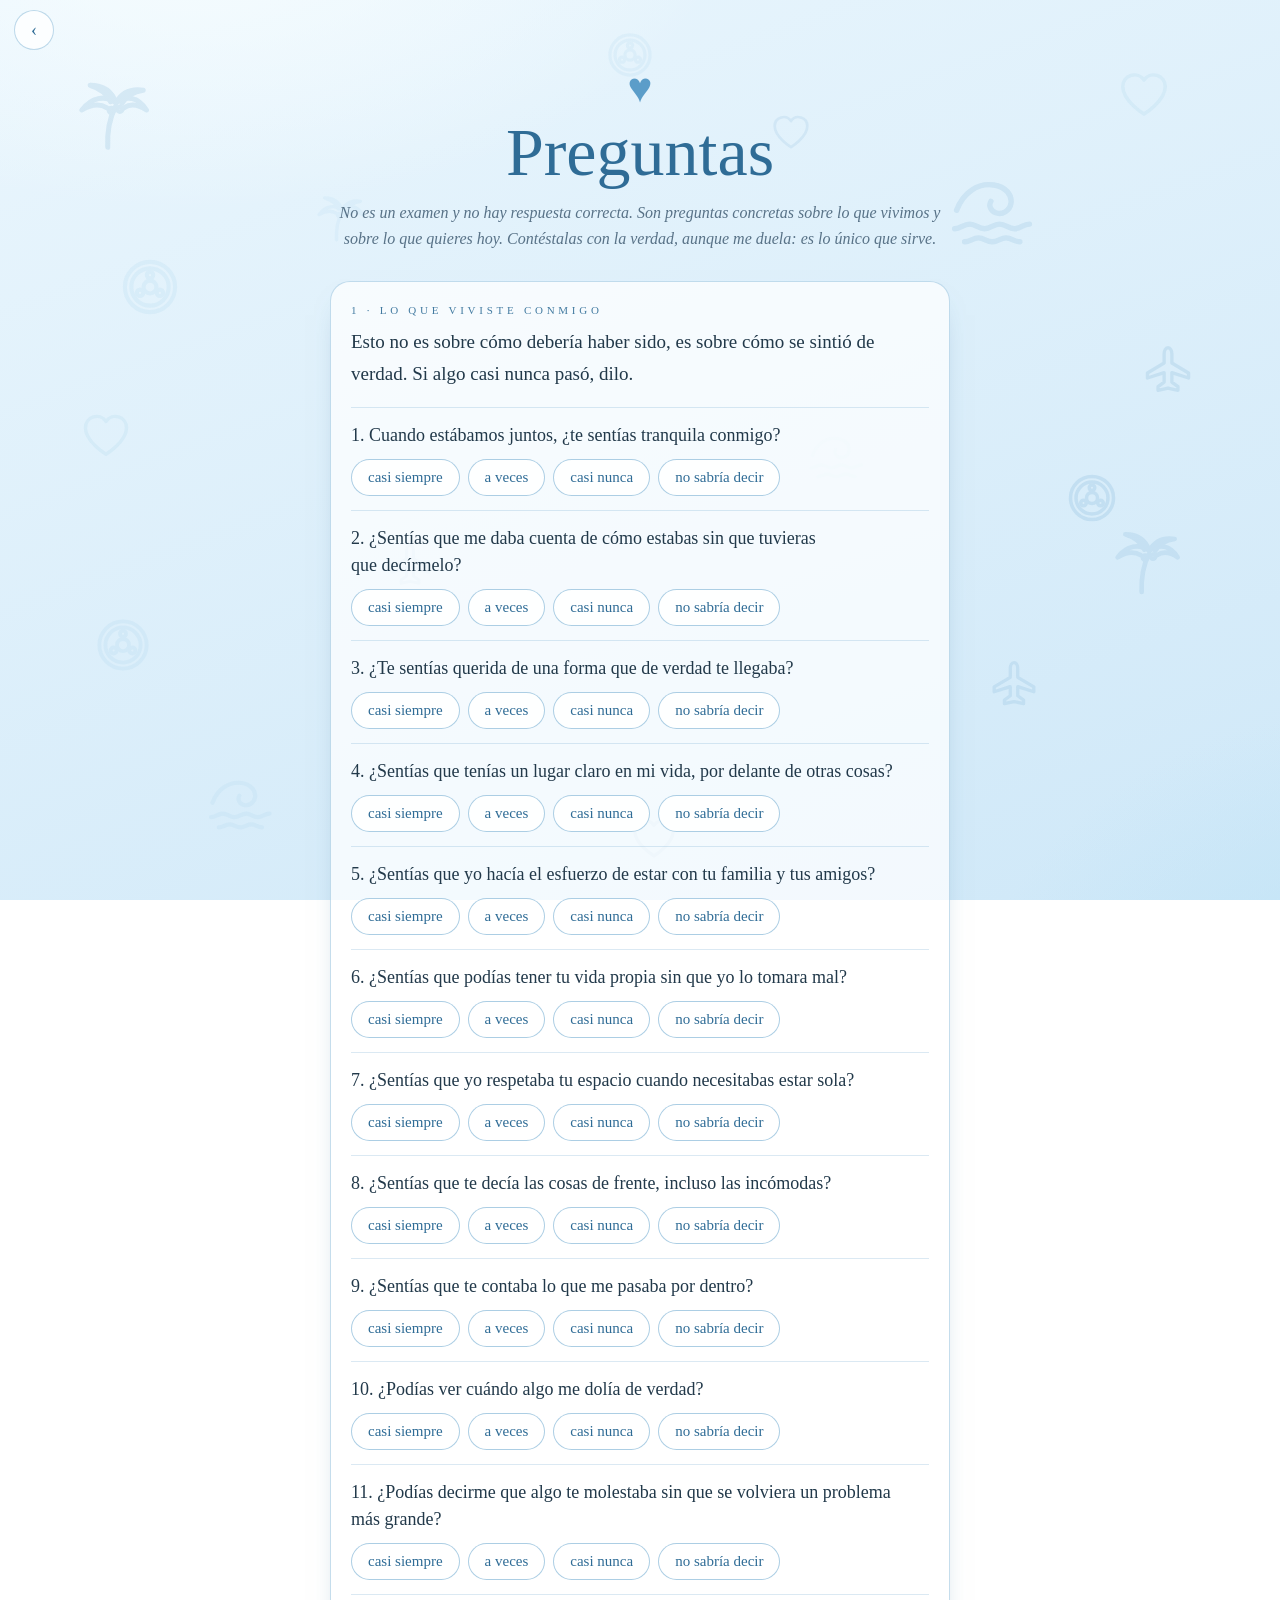
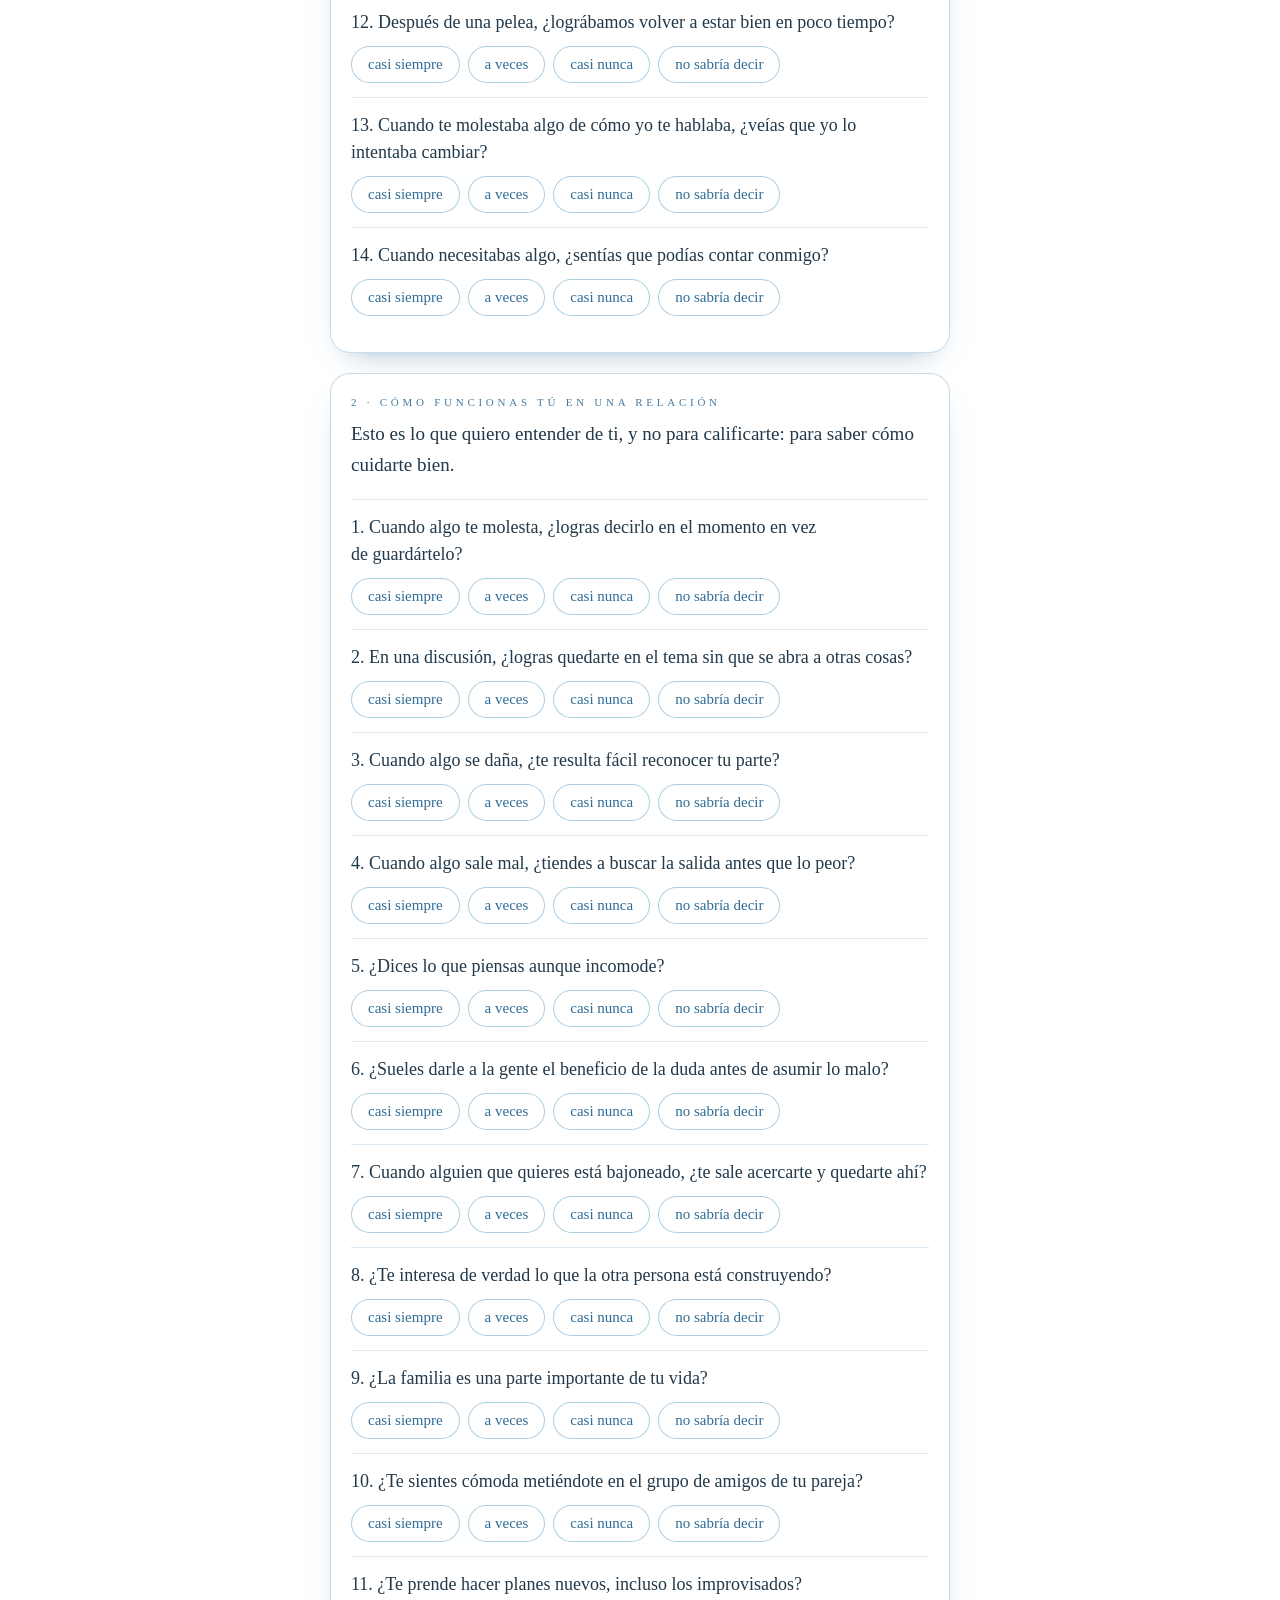
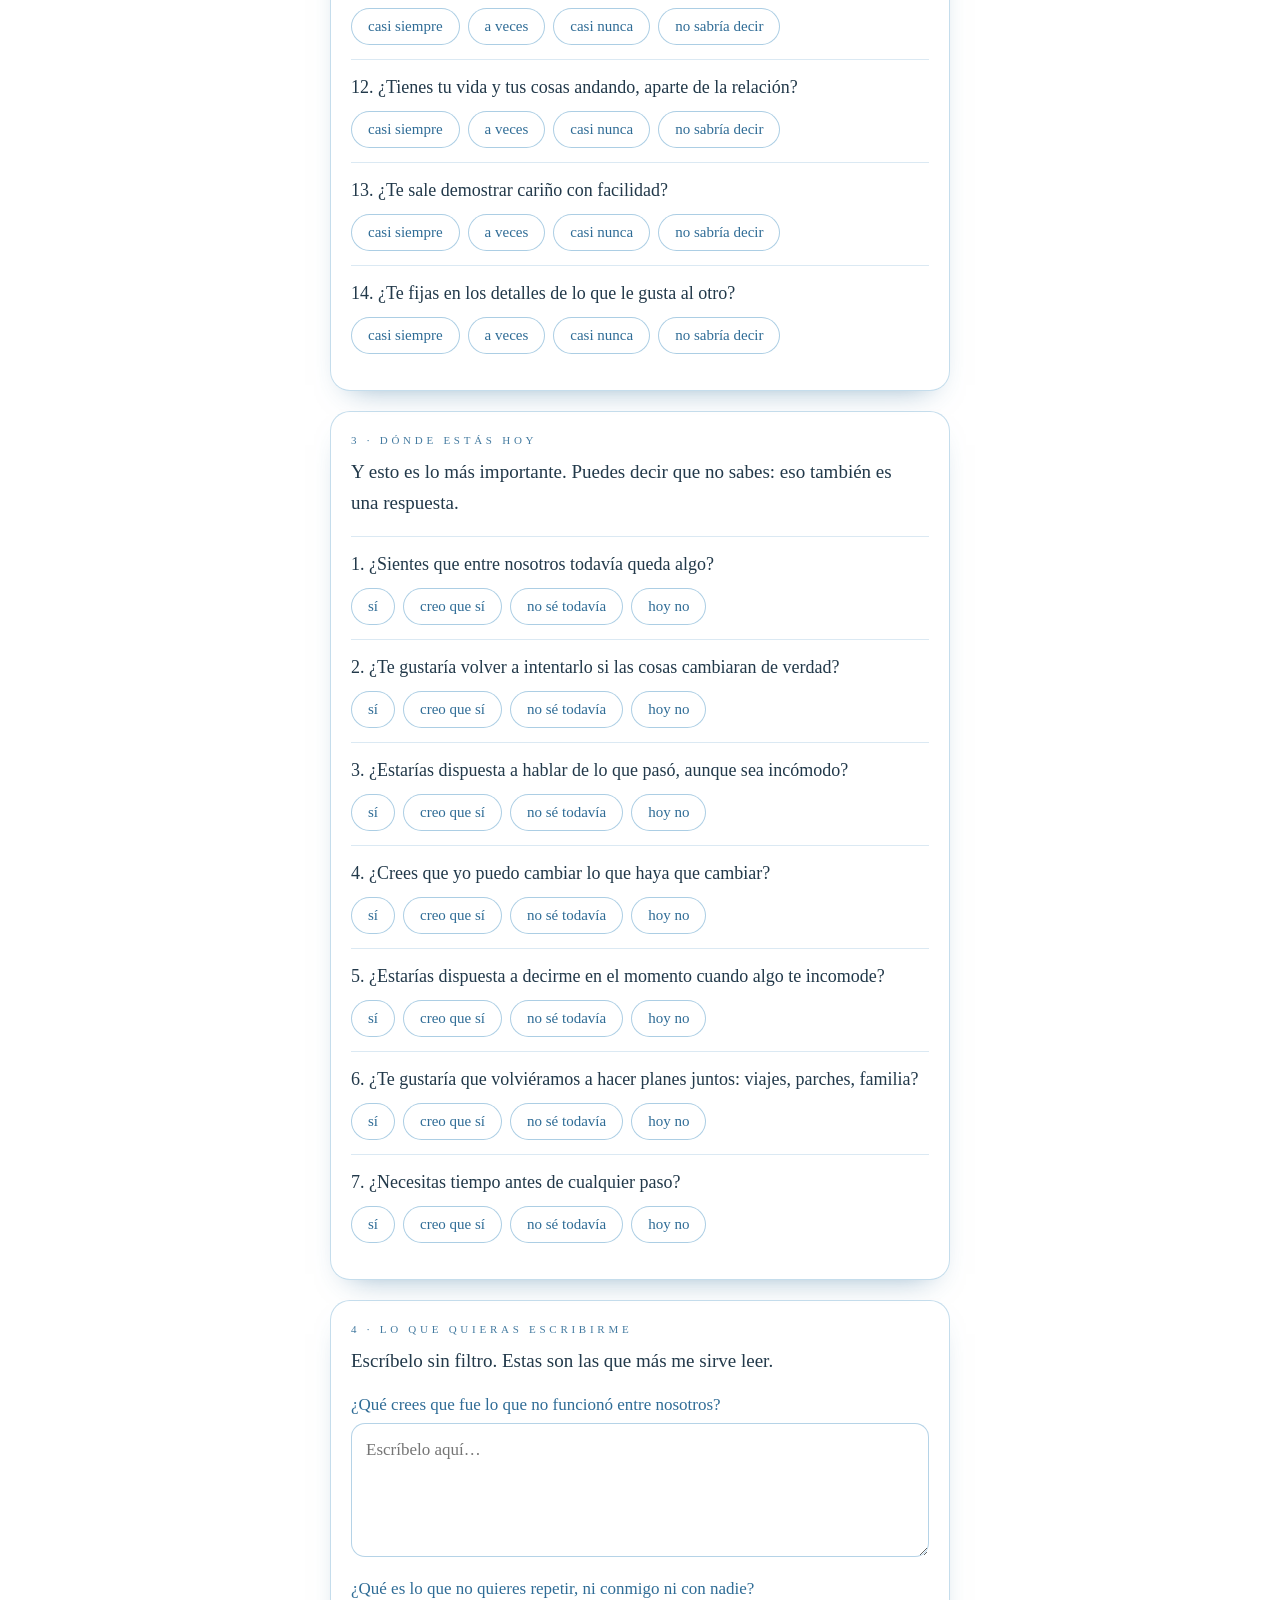
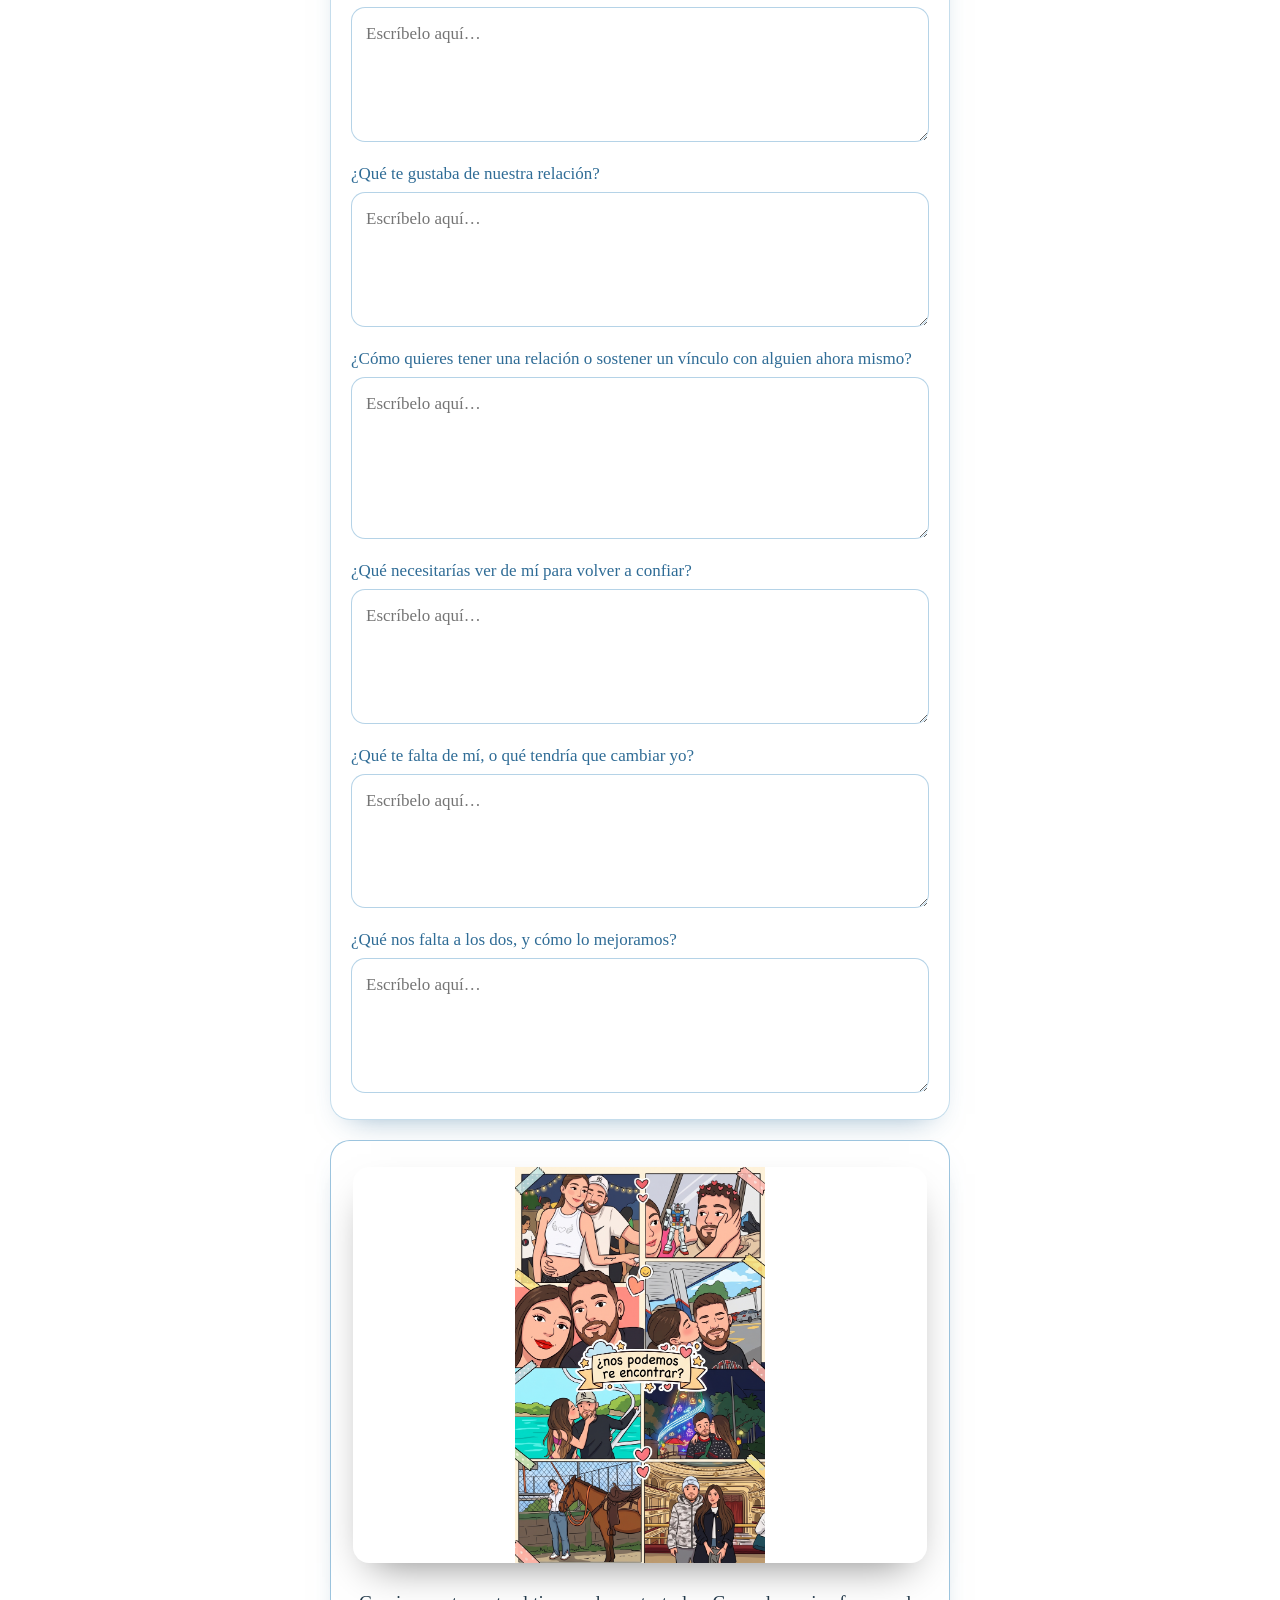
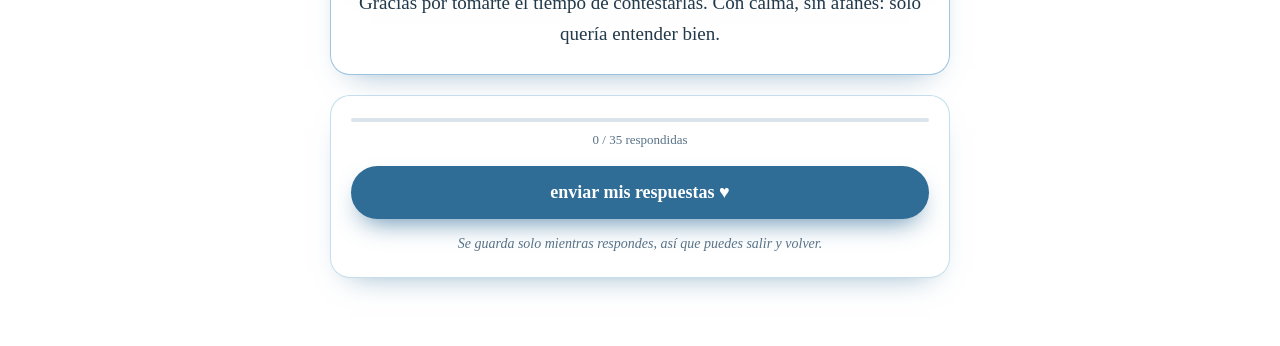
==== commit 2be82478: "Actualizar análisis del terapeuta y mejorar la sección de preguntas en el HTML" ====
--- a/preguntas.html
+++ b/preguntas.html
@@ -142,21 +142,13 @@
           <div class="progress"><i id="pfill"></i></div>
           <div class="cnt" id="cnt"></div>
           <button class="send" id="send" type="button">
-            enviar mis respuestas y ver el análisis ♥
+            enviar mis respuestas ♥
           </button>
           <p class="soft" id="sendMsg">
             Se guarda solo mientras respondes, así que puedes salir y volver.
           </p>
         </section>
 
-        <section class="sec analisis" id="analisis" hidden>
-          <div class="eyebrow">Análisis de un terapeuta de pareja</div>
-          <p class="lead">
-            Esto lo escribió un especialista leyendo todas tus respuestas: no un
-            veredicto, sino el camino concreto para volver a estar bien.
-          </p>
-          <div id="analisisTxt"></div>
-        </section>
       </div>
     </main>
 
--- a/assets/preguntas.css
+++ b/assets/preguntas.css
@@ -218,28 +218,3 @@
   font-size: 14px;
 }
 
-/* análisis del terapeuta */
-.analisis h3 {
-  font-family: var(--serif);
-  font-size: 19px;
-  color: var(--rose-deep);
-  margin: 20px 0 8px;
-}
-.analisis p {
-  font-size: 18px;
-  line-height: 1.7;
-  margin-bottom: 10px;
-  text-wrap: pretty;
-}
-.analisis p.bullet {
-  padding-left: 18px;
-  position: relative;
-}
-.analisis p.bullet::before {
-  content: "♥";
-  position: absolute;
-  left: 0;
-  color: var(--rose);
-  font-size: 13px;
-  top: 4px;
-}
